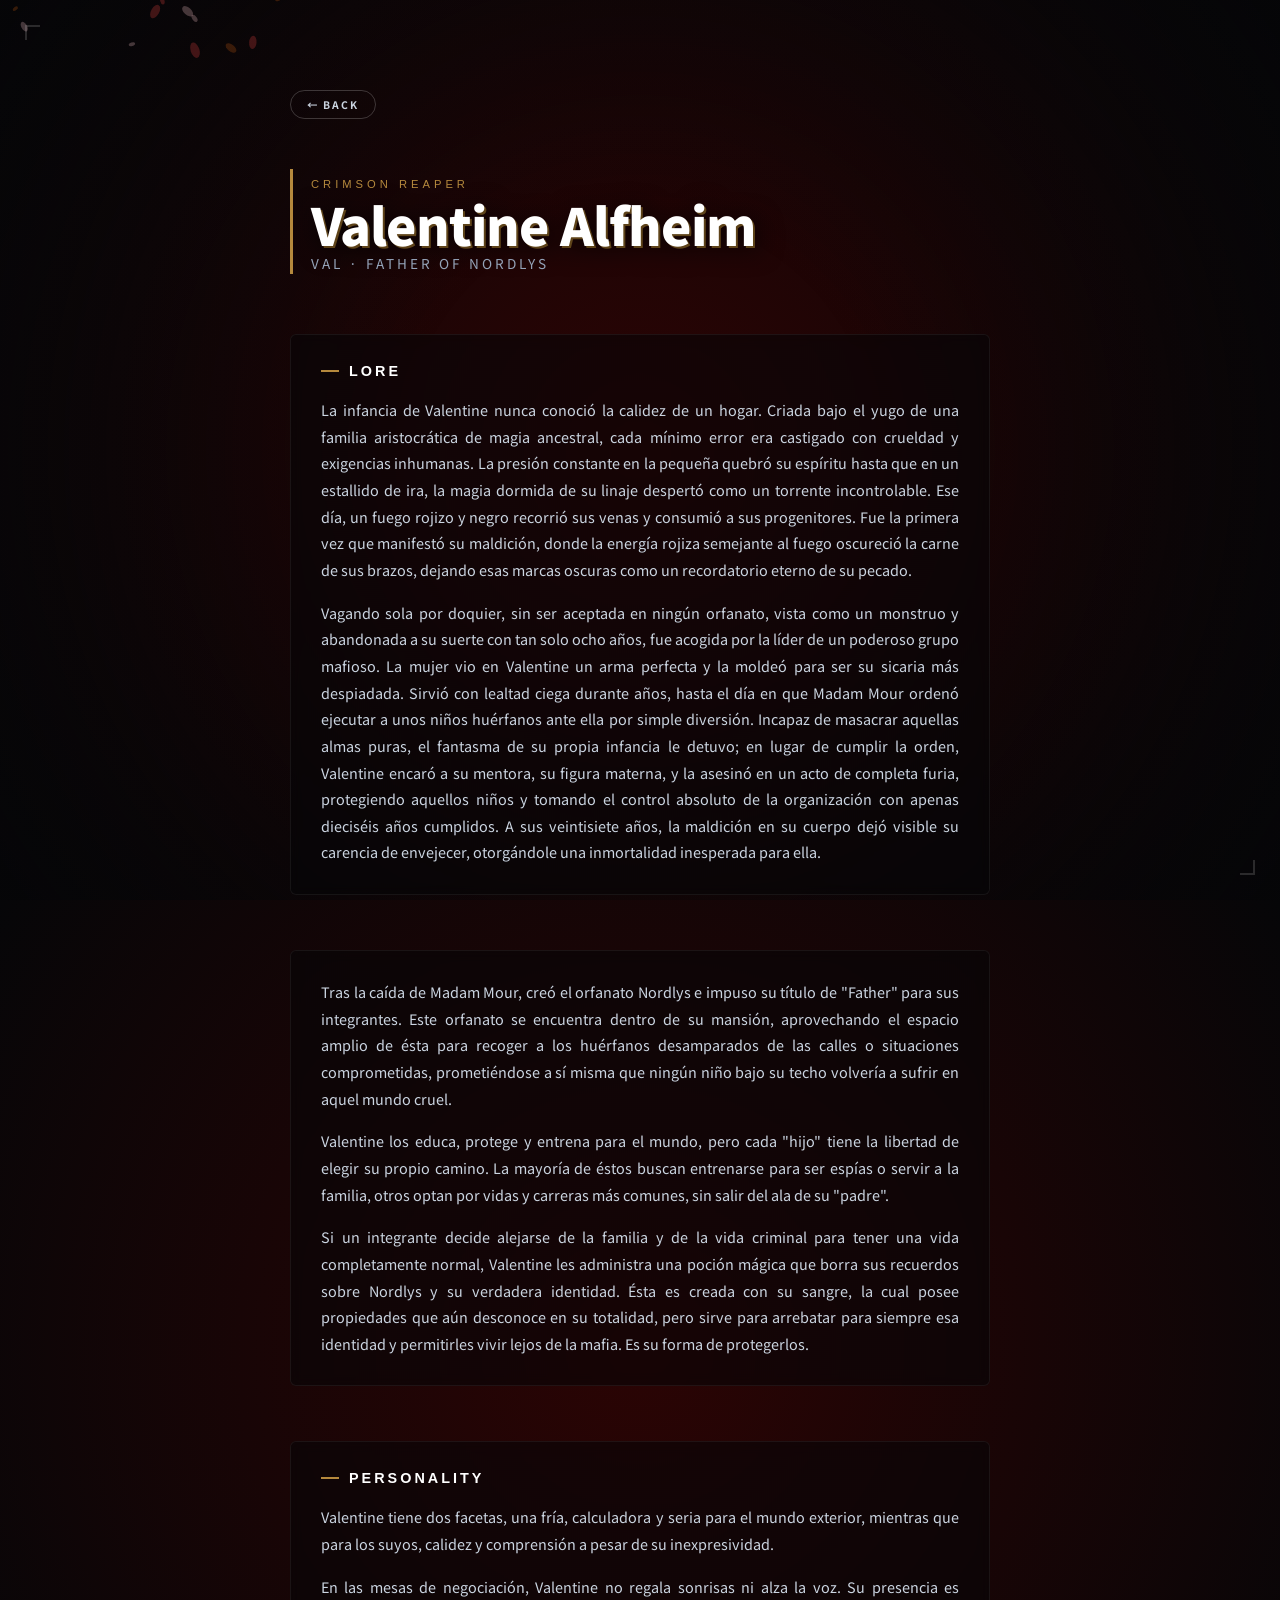
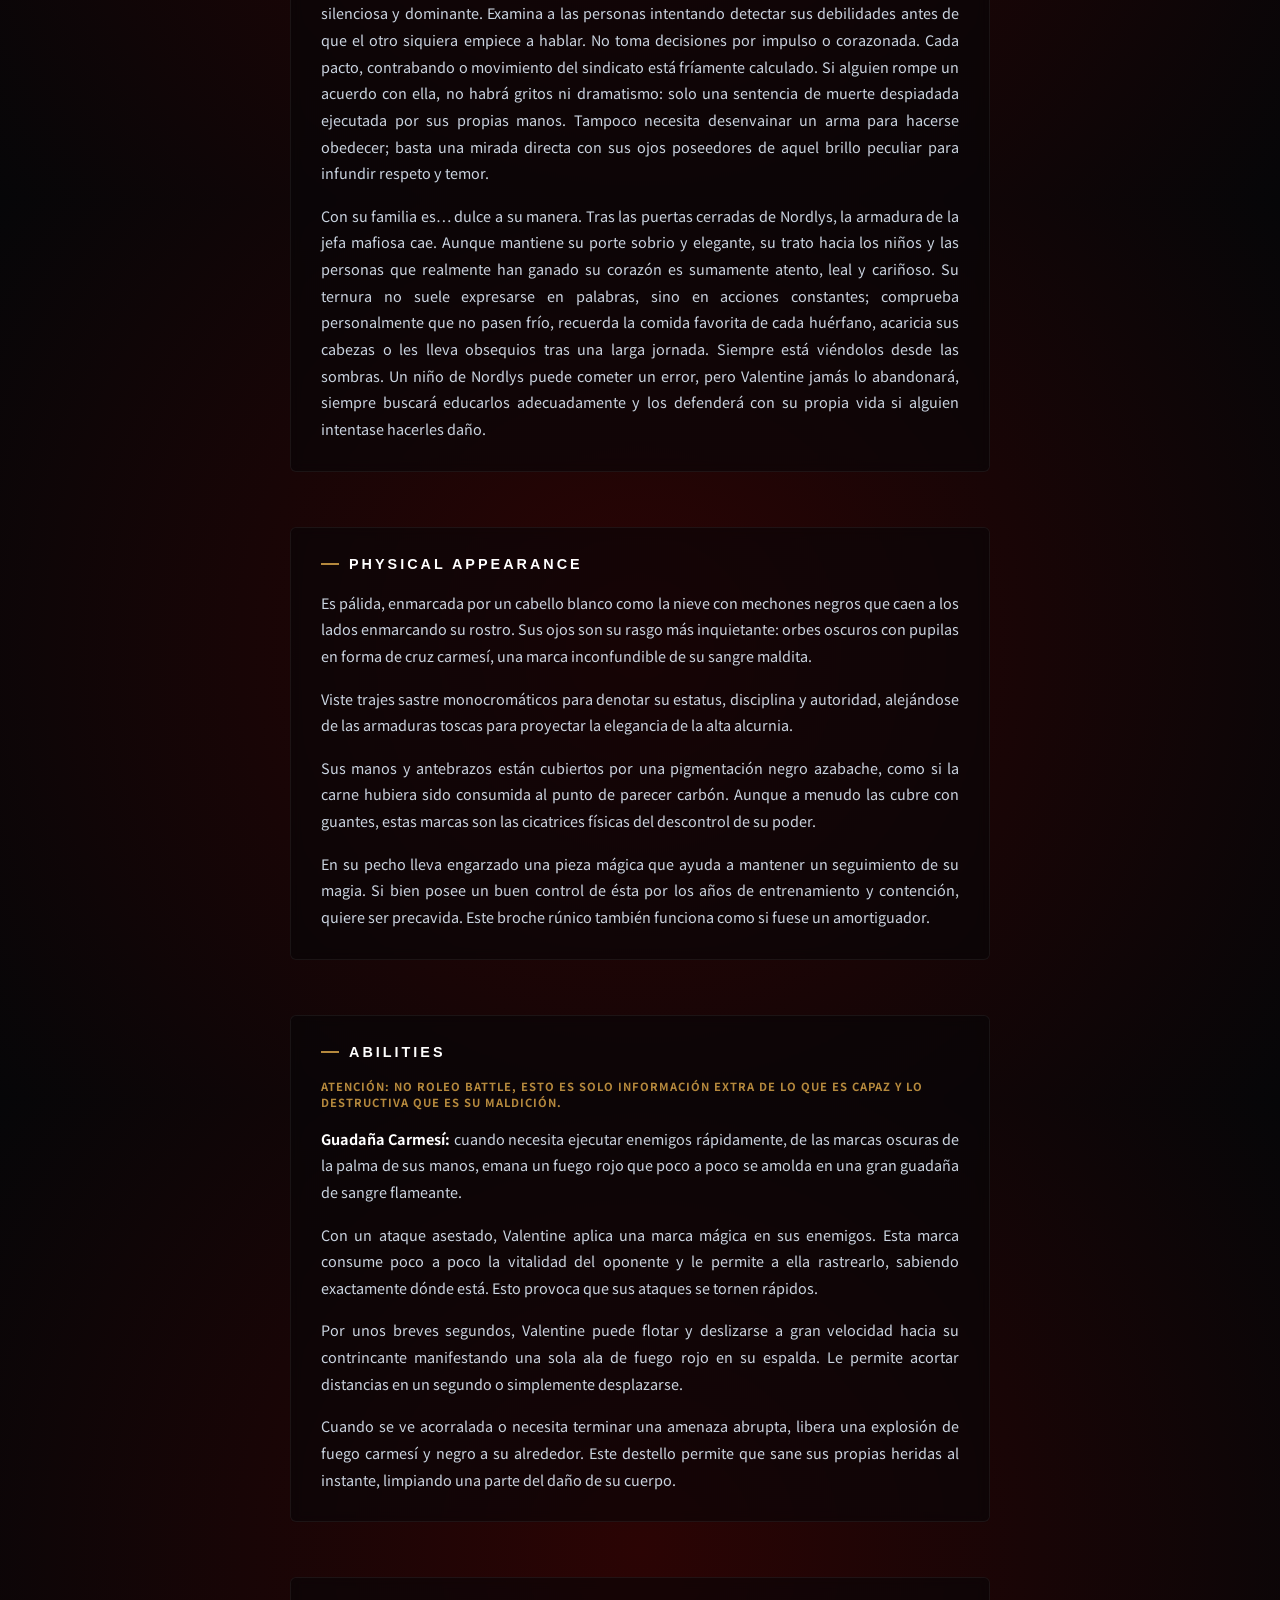
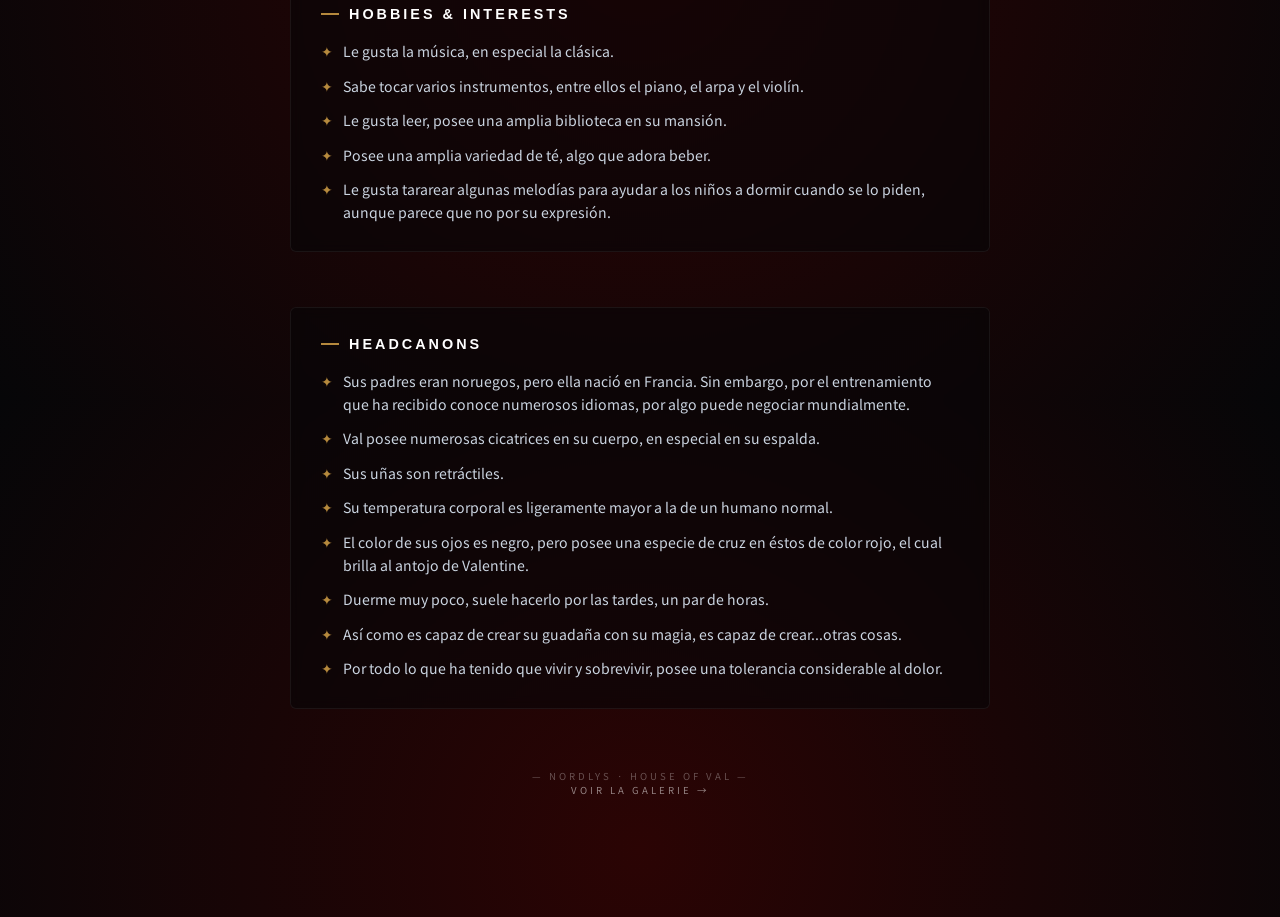
==== article.html @ 7eff20b8 "Add files via upload" ====
<!DOCTYPE html>
<html lang="fr">

<head>
  <meta charset="UTF-8">
  <meta name="viewport" content="width=device-width, initial-scale=1.0">
  <title>Valentine Alfheim - Character Info</title>
  <link href="https://fonts.googleapis.com/css2?family=Noto+Sans+JP:wght@400;500;700;900&family=Syncopate:wght@700&display=swap" rel="stylesheet">
  <style>
    * {
      margin: 0;
      padding: 0;
      box-sizing: border-box;
    }

    html, body {
      height: 100%;
    }

    body {
      background: #060608;
      background-image: radial-gradient(circle at center, #2b0404 0%, #060608 100%);
      font-family: 'Noto Sans JP', sans-serif;
      color: #e2e8f0;
      position: relative;
    }

    /* --- CAPA DE FONDO FIJA (imagen, viñeta, puntos, pétalos) --- */
    .bg-fixed {
      position: fixed;
      top: 0;
      left: 0;
      width: 100vw;
      height: 100vh;
      z-index: 0;
      overflow: hidden;
      /* REEMPLAZAR: pon aquí una imagen de fondo propia */
      background-image: url('img/arle1.jpg');
      background-size: cover;
      background-position: center;
    }

    .bg-fixed::after {
      content: '';
      position: absolute;
      top: 0;
      left: 0;
      width: 100%;
      height: 100%;
      background: radial-gradient(circle, transparent 30%, rgba(6, 6, 8, 0.92) 100%);
      z-index: 2;
      pointer-events: none;
    }

    .canvas-dot-overlay {
      position: absolute;
      top: 0;
      left: 0;
      width: 100%;
      height: 100%;
      background-image: radial-gradient(rgba(255, 255, 255, 0.04) 15%, transparent 16%);
      background-size: 6px 6px;
      z-index: 1;
      pointer-events: none;
    }

    #petals-canvas {
      position: absolute;
      top: 0;
      left: 0;
      width: 100%;
      height: 100%;
      z-index: 3;
      pointer-events: none;
    }

    .ui-corner-bracket {
      position: fixed;
      width: 15px;
      height: 15px;
      border: 2px solid rgba(255, 255, 255, 0.15);
      z-index: 30;
      pointer-events: none;
    }

    .top-left {
      top: 25px;
      left: 25px;
      border-right: none;
      border-bottom: none;
    }

    .bottom-right {
      bottom: 25px;
      right: 25px;
      border-left: none;
      border-top: none;
    }

    /* --- CONTENIDO SCROLLEABLE --- */
    .content-wrap {
      position: relative;
      z-index: 10;
      max-width: 760px;
      margin: 0 auto;
      padding: 90px 30px 120px;
    }

    .back-link {
      display: inline-flex;
      align-items: center;
      gap: 8px;
      color: #cbd5e1;
      text-decoration: none;
      font-size: 0.65rem;
      font-weight: 700;
      letter-spacing: 2px;
      text-transform: uppercase;
      border: 1px solid rgba(255, 255, 255, 0.2);
      padding: 6px 16px;
      border-radius: 20px;
      transition: all 0.25s ease;
      margin-bottom: 50px;
    }

    .back-link:hover {
      background: #ffffff;
      color: #060608;
    }

    .char-header {
      margin-bottom: 60px;
      border-left: 3px solid #b5893d;
      padding-left: 18px;
    }

    .char-eyebrow {
      font-family: 'Syncopate', sans-serif;
      font-size: 0.7rem;
      letter-spacing: 4px;
      color: #b5893d;
      text-transform: uppercase;
    }

    .char-name {
      font-size: 3.2rem;
      font-weight: 900;
      color: #ffffff;
      line-height: 1;
      letter-spacing: -1px;
      margin-top: 6px;
      text-shadow: 2px 2px 0px #5e4319, 4px 4px 25px rgba(0, 0, 0, 0.9);
    }

    .char-subname {
      font-size: 0.85rem;
      color: #94a3b8;
      letter-spacing: 3px;
      margin-top: 8px;
      text-transform: uppercase;
    }

    section.block {
      margin-bottom: 55px;
      background: rgba(6, 6, 8, 0.55);
      border: 1px solid rgba(255, 255, 255, 0.06);
      border-radius: 6px;
      padding: 28px 30px;
      backdrop-filter: blur(6px);
      -webkit-backdrop-filter: blur(6px);
    }

    h2.section-title {
      font-family: 'Syncopate', sans-serif;
      font-size: 0.9rem;
      letter-spacing: 3px;
      color: #ffffff;
      text-transform: uppercase;
      margin-bottom: 18px;
      display: flex;
      align-items: center;
      gap: 10px;
    }

    h2.section-title::before {
      content: '';
      width: 18px;
      height: 2px;
      background: #b5893d;
      display: inline-block;
    }

    p.lore-text {
      font-size: 0.9rem;
      line-height: 1.85;
      color: #cbd5e1;
      margin-bottom: 16px;
      text-align: justify;
    }

    p.lore-text:last-child {
      margin-bottom: 0;
    }

    .ability-name {
      color: #ffffff;
      font-weight: 700;
    }

    .roleplay-note {
      font-size: 0.7rem;
      letter-spacing: 1px;
      color: #b5893d;
      text-transform: uppercase;
      margin-bottom: 16px;
      font-weight: 700;
    }

    ul.tag-list {
      list-style: none;
      display: flex;
      flex-direction: column;
      gap: 12px;
    }

    ul.tag-list li {
      font-size: 0.88rem;
      color: #cbd5e1;
      display: flex;
      gap: 10px;
      line-height: 1.6;
    }

    ul.tag-list li::before {
      content: '✦';
      color: #b5893d;
      flex-shrink: 0;
    }

    .footer-stamp {
      text-align: center;
      margin-top: 60px;
      font-size: 0.6rem;
      letter-spacing: 3px;
      color: rgba(255, 255, 255, 0.3);
      text-transform: uppercase;
    }

    @media (max-width: 640px) {
      .char-name {
        font-size: 2.2rem;
      }
      section.block {
        padding: 22px 18px;
      }
    }
  </style>
</head>

<body>

  <div class="bg-fixed" id="main-canvas">
    <div class="canvas-dot-overlay"></div>
    <canvas id="petals-canvas"></canvas>
  </div>

  <div class="ui-corner-bracket top-left"></div>
  <div class="ui-corner-bracket bottom-right"></div>

  <div class="content-wrap">

    <a href="index.html" class="back-link">← Back</a>

    <header class="char-header">
      <span class="char-eyebrow">Crimson Reaper</span>
      <h1 class="char-name">Valentine Alfheim</h1>
      <span class="char-subname">Val · Father of Nordlys</span>
    </header>

    <section class="block">
      <h2 class="section-title">Lore</h2>
      <p class="lore-text">La infancia de Valentine nunca conoció la calidez de un hogar. Criada bajo el yugo de una familia aristocrática de magia ancestral, cada mínimo error era castigado con crueldad y exigencias inhumanas. La presión constante en la pequeña quebró su espíritu hasta que en un estallido de ira, la magia dormida de su linaje despertó como un torrente incontrolable. Ese día, un fuego rojizo y negro recorrió sus venas y consumió a sus progenitores. Fue la primera vez que manifestó su maldición, donde la energía rojiza semejante al fuego oscureció la carne de sus brazos, dejando esas marcas oscuras como un recordatorio eterno de su pecado.</p>
      <p class="lore-text">Vagando sola por doquier, sin ser aceptada en ningún orfanato, vista como un monstruo y abandonada a su suerte con tan solo ocho años, fue acogida por la líder de un poderoso grupo mafioso. La mujer vio en Valentine un arma perfecta y la moldeó para ser su sicaria más despiadada. Sirvió con lealtad ciega durante años, hasta el día en que Madam Mour ordenó ejecutar a unos niños huérfanos ante ella por simple diversión. Incapaz de masacrar aquellas almas puras, el fantasma de su propia infancia le detuvo; en lugar de cumplir la orden, Valentine encaró a su mentora, su figura materna, y la asesinó en un acto de completa furia, protegiendo aquellos niños y tomando el control absoluto de la organización con apenas dieciséis años cumplidos. A sus veintisiete años, la maldición en su cuerpo dejó visible su carencia de envejecer, otorgándole una inmortalidad inesperada para ella.</p>
    </section>

    <section class="block">
      <p class="lore-text">Tras la caída de Madam Mour, creó el orfanato Nordlys e impuso su título de "Father" para sus integrantes. Este orfanato se encuentra dentro de su mansión, aprovechando el espacio amplio de ésta para recoger a los huérfanos desamparados de las calles o situaciones comprometidas, prometiéndose a sí misma que ningún niño bajo su techo volvería a sufrir en aquel mundo cruel.</p>
      <p class="lore-text">Valentine los educa, protege y entrena para el mundo, pero cada "hijo" tiene la libertad de elegir su propio camino. La mayoría de éstos buscan entrenarse para ser espías o servir a la familia, otros optan por vidas y carreras más comunes, sin salir del ala de su "padre".</p>
      <p class="lore-text">Si un integrante decide alejarse de la familia y de la vida criminal para tener una vida completamente normal, Valentine les administra una poción mágica que borra sus recuerdos sobre Nordlys y su verdadera identidad. Ésta es creada con su sangre, la cual posee propiedades que aún desconoce en su totalidad, pero sirve para arrebatar para siempre esa identidad y permitirles vivir lejos de la mafia. Es su forma de protegerlos.</p>
    </section>

    <section class="block">
      <h2 class="section-title">Personality</h2>
      <p class="lore-text">Valentine tiene dos facetas, una fría, calculadora y seria para el mundo exterior, mientras que para los suyos, calidez y comprensión a pesar de su inexpresividad.</p>
      <p class="lore-text">En las mesas de negociación, Valentine no regala sonrisas ni alza la voz. Su presencia es silenciosa y dominante. Examina a las personas intentando detectar sus debilidades antes de que el otro siquiera empiece a hablar. No toma decisiones por impulso o corazonada. Cada pacto, contrabando o movimiento del sindicato está fríamente calculado. Si alguien rompe un acuerdo con ella, no habrá gritos ni dramatismo: solo una sentencia de muerte despiadada ejecutada por sus propias manos. Tampoco necesita desenvainar un arma para hacerse obedecer; basta una mirada directa con sus ojos poseedores de aquel brillo peculiar para infundir respeto y temor.</p>
      <p class="lore-text">Con su familia es… dulce a su manera. Tras las puertas cerradas de Nordlys, la armadura de la jefa mafiosa cae. Aunque mantiene su porte sobrio y elegante, su trato hacia los niños y las personas que realmente han ganado su corazón es sumamente atento, leal y cariñoso. Su ternura no suele expresarse en palabras, sino en acciones constantes; comprueba personalmente que no pasen frío, recuerda la comida favorita de cada huérfano, acaricia sus cabezas o les lleva obsequios tras una larga jornada. Siempre está viéndolos desde las sombras. Un niño de Nordlys puede cometer un error, pero Valentine jamás lo abandonará, siempre buscará educarlos adecuadamente y los defenderá con su propia vida si alguien intentase hacerles daño.</p>
    </section>

    <section class="block">
      <h2 class="section-title">Physical Appearance</h2>
      <p class="lore-text">Es pálida, enmarcada por un cabello blanco como la nieve con mechones negros que caen a los lados enmarcando su rostro. Sus ojos son su rasgo más inquietante: orbes oscuros con pupilas en forma de cruz carmesí, una marca inconfundible de su sangre maldita.</p>
      <p class="lore-text">Viste trajes sastre monocromáticos para denotar su estatus, disciplina y autoridad, alejándose de las armaduras toscas para proyectar la elegancia de la alta alcurnia.</p>
      <p class="lore-text">Sus manos y antebrazos están cubiertos por una pigmentación negro azabache, como si la carne hubiera sido consumida al punto de parecer carbón. Aunque a menudo las cubre con guantes, estas marcas son las cicatrices físicas del descontrol de su poder.</p>
      <p class="lore-text">En su pecho lleva engarzado una pieza mágica que ayuda a mantener un seguimiento de su magia. Si bien posee un buen control de ésta por los años de entrenamiento y contención, quiere ser precavida. Este broche rúnico también funciona como si fuese un amortiguador.</p>
    </section>

    <section class="block">
      <h2 class="section-title">Abilities</h2>
      <p class="roleplay-note">Atención: no roleo battle, esto es solo información extra de lo que es capaz y lo destructiva que es su maldición.</p>
      <p class="lore-text"><span class="ability-name">Guadaña Carmesí:</span> cuando necesita ejecutar enemigos rápidamente, de las marcas oscuras de la palma de sus manos, emana un fuego rojo que poco a poco se amolda en una gran guadaña de sangre flameante.</p>
      <p class="lore-text">Con un ataque asestado, Valentine aplica una marca mágica en sus enemigos. Esta marca consume poco a poco la vitalidad del oponente y le permite a ella rastrearlo, sabiendo exactamente dónde está. Esto provoca que sus ataques se tornen rápidos.</p>
      <p class="lore-text">Por unos breves segundos, Valentine puede flotar y deslizarse a gran velocidad hacia su contrincante manifestando una sola ala de fuego rojo en su espalda. Le permite acortar distancias en un segundo o simplemente desplazarse.</p>
      <p class="lore-text">Cuando se ve acorralada o necesita terminar una amenaza abrupta, libera una explosión de fuego carmesí y negro a su alrededor. Este destello permite que sane sus propias heridas al instante, limpiando una parte del daño de su cuerpo.</p>
    </section>

    <section class="block">
      <h2 class="section-title">Hobbies &amp; Interests</h2>
      <ul class="tag-list">
        <li>Le gusta la música, en especial la clásica.</li>
        <li>Sabe tocar varios instrumentos, entre ellos el piano, el arpa y el violín.</li>
        <li>Le gusta leer, posee una amplia biblioteca en su mansión.</li>
        <li>Posee una amplia variedad de té, algo que adora beber.</li>
        <li>Le gusta tararear algunas melodías para ayudar a los niños a dormir cuando se lo piden, aunque parece que no por su expresión.</li>
      </ul>
    </section>

    <section class="block">
      <h2 class="section-title">Headcanons</h2>
      <ul class="tag-list">
        <li>Sus padres eran noruegos, pero ella nació en Francia. Sin embargo, por el entrenamiento que ha recibido conoce numerosos idiomas, por algo puede negociar mundialmente.</li>
        <li>Val posee numerosas cicatrices en su cuerpo, en especial en su espalda.</li>
        <li>Sus uñas son retráctiles.</li>
        <li>Su temperatura corporal es ligeramente mayor a la de un humano normal.</li>
        <li>El color de sus ojos es negro, pero posee una especie de cruz en éstos de color rojo, el cual brilla al antojo de Valentine.</li>
        <li>Duerme muy poco, suele hacerlo por las tardes, un par de horas.</li>
        <li>Así como es capaz de crear su guadaña con su magia, es capaz de crear...otras cosas.</li>
        <li>Por todo lo que ha tenido que vivir y sobrevivir, posee una tolerancia considerable al dolor.</li>
      </ul>
    </section>

    <p class="footer-stamp"> — Nordlys · House of Val — <br><a href="gallery.html" style="color: rgba(255,255,255,0.5); text-decoration: none;">Voir la Galerie →</a>
</p>

  </div>

  <script>
    // --- pétalos ---
    const mainCanvas = document.getElementById('main-canvas');
    const petalCanvas = document.getElementById('petals-canvas');
    const ctx = petalCanvas.getContext('2d');

    function resizeCanvas() {
      petalCanvas.width = window.innerWidth;
      petalCanvas.height = window.innerHeight;
    }
    window.addEventListener('resize', resizeCanvas);
    setTimeout(resizeCanvas, 100);

    const petalsArray = [];
    const maxPetals = 30;

    class Petal {
      constructor() {
        this.x = Math.random() * petalCanvas.width;
        this.y = Math.random() * -petalCanvas.height;
        this.size = Math.random() * 5 + 3;
        this.speedY = Math.random() * 0.7 + 0.3;
        this.speedX = Math.random() * 0.4 - 0.2;
        this.angle = Math.random() * 360;
        this.spin = Math.random() * 0.8 - 0.4;
        const colors = [
          'rgba(239, 68, 68, 0.25)',
          'rgba(249, 115, 22, 0.20)',
          'rgba(254, 205, 211, 0.25)'
        ];
        this.color = colors[Math.floor(Math.random() * colors.length)];
      }
      update() {
        this.y += this.speedY;
        this.x += this.speedX + Math.sin(this.y / 40) * 0.25;
        this.angle += this.spin;
        if (this.y > petalCanvas.height + 10) {
          this.y = -10;
          this.x = Math.random() * petalCanvas.width;
        }
      }
      draw() {
        ctx.save();
        ctx.translate(this.x, this.y);
        ctx.rotate((this.angle * Math.PI) / 180);
        ctx.fillStyle = this.color;
        ctx.beginPath();
        ctx.ellipse(0, 0, this.size, this.size / 1.8, 0, 0, 2 * Math.PI);
        ctx.fill();
        ctx.restore();
      }
    }

    for (let i = 0; i < maxPetals; i++) {
      petalsArray.push(new Petal());
    }

    function animatePetals() {
      ctx.clearRect(0, 0, petalCanvas.width, petalCanvas.height);
      for (let i = 0; i < petalsArray.length; i++) {
        petalsArray[i].update();
        petalsArray[i].draw();
      }
      requestAnimationFrame(animatePetals);
    }
    animatePetals();
  </script>
</body>

</html>
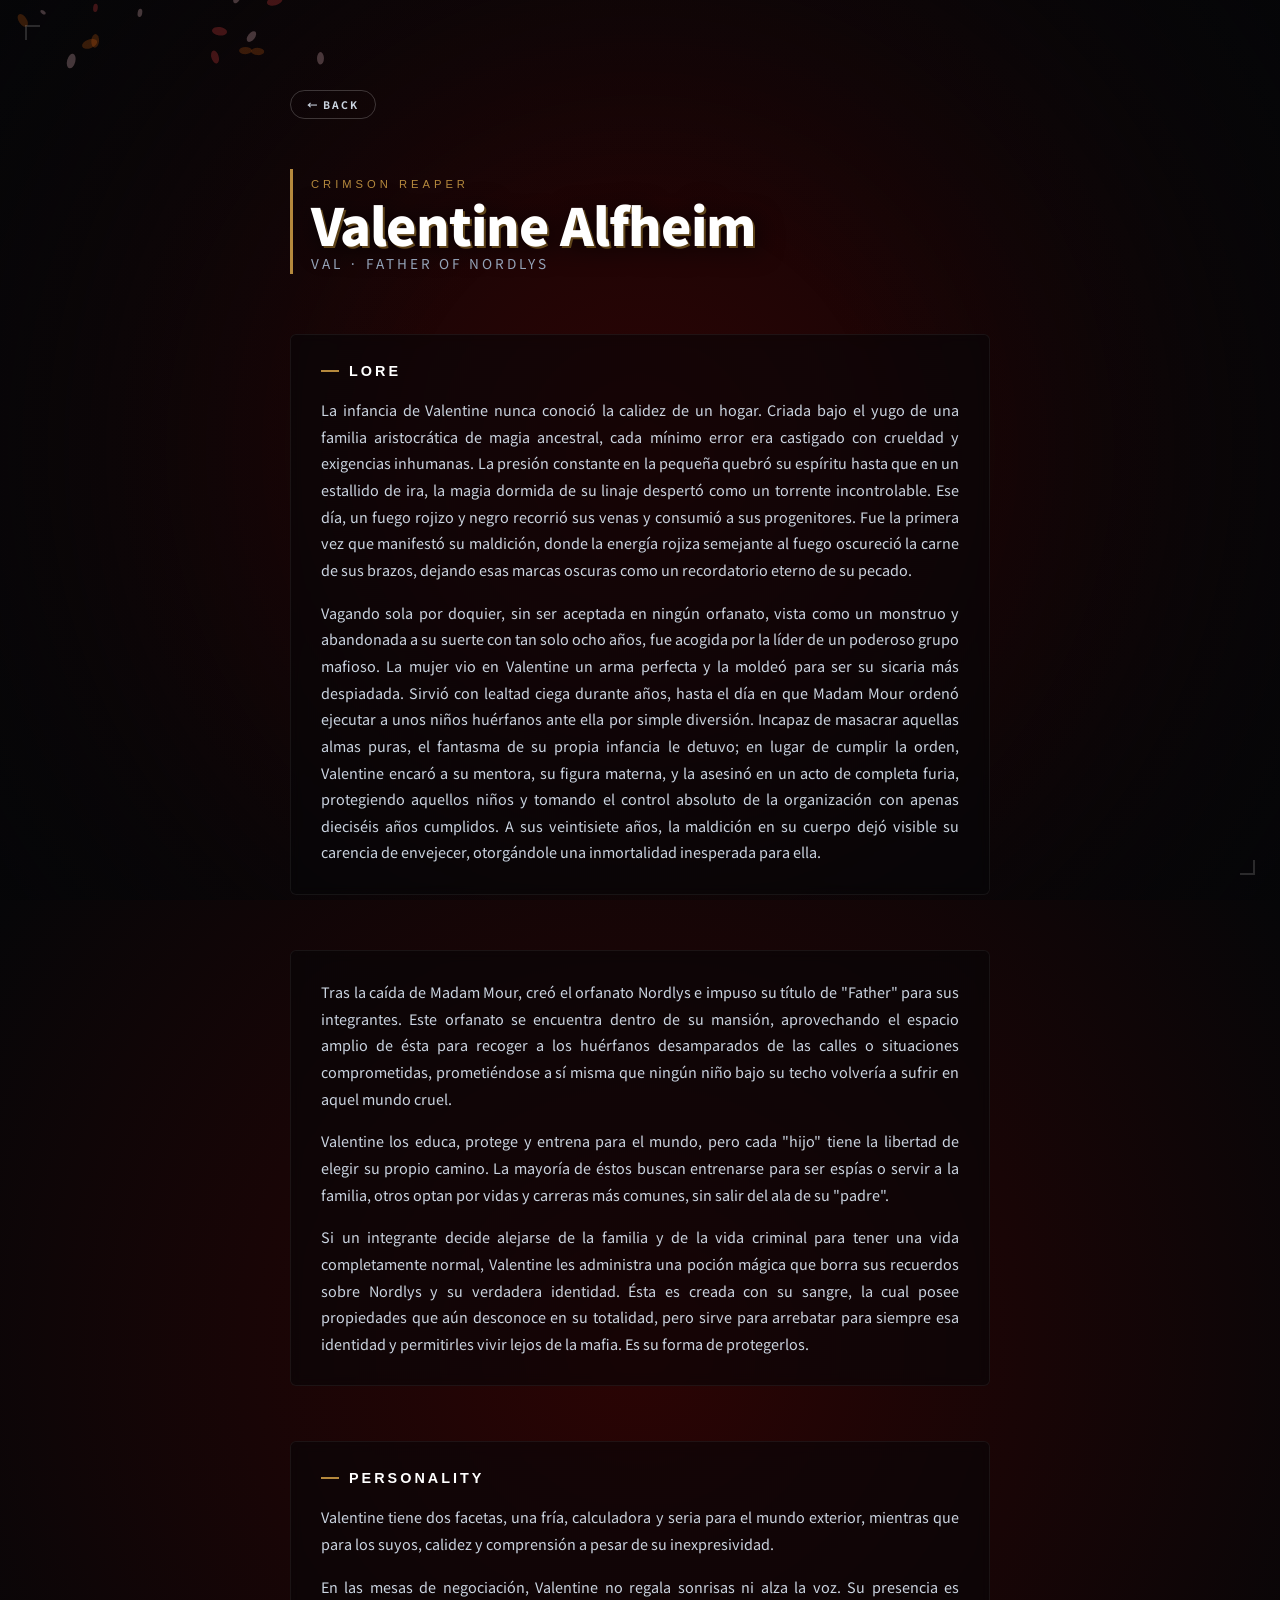
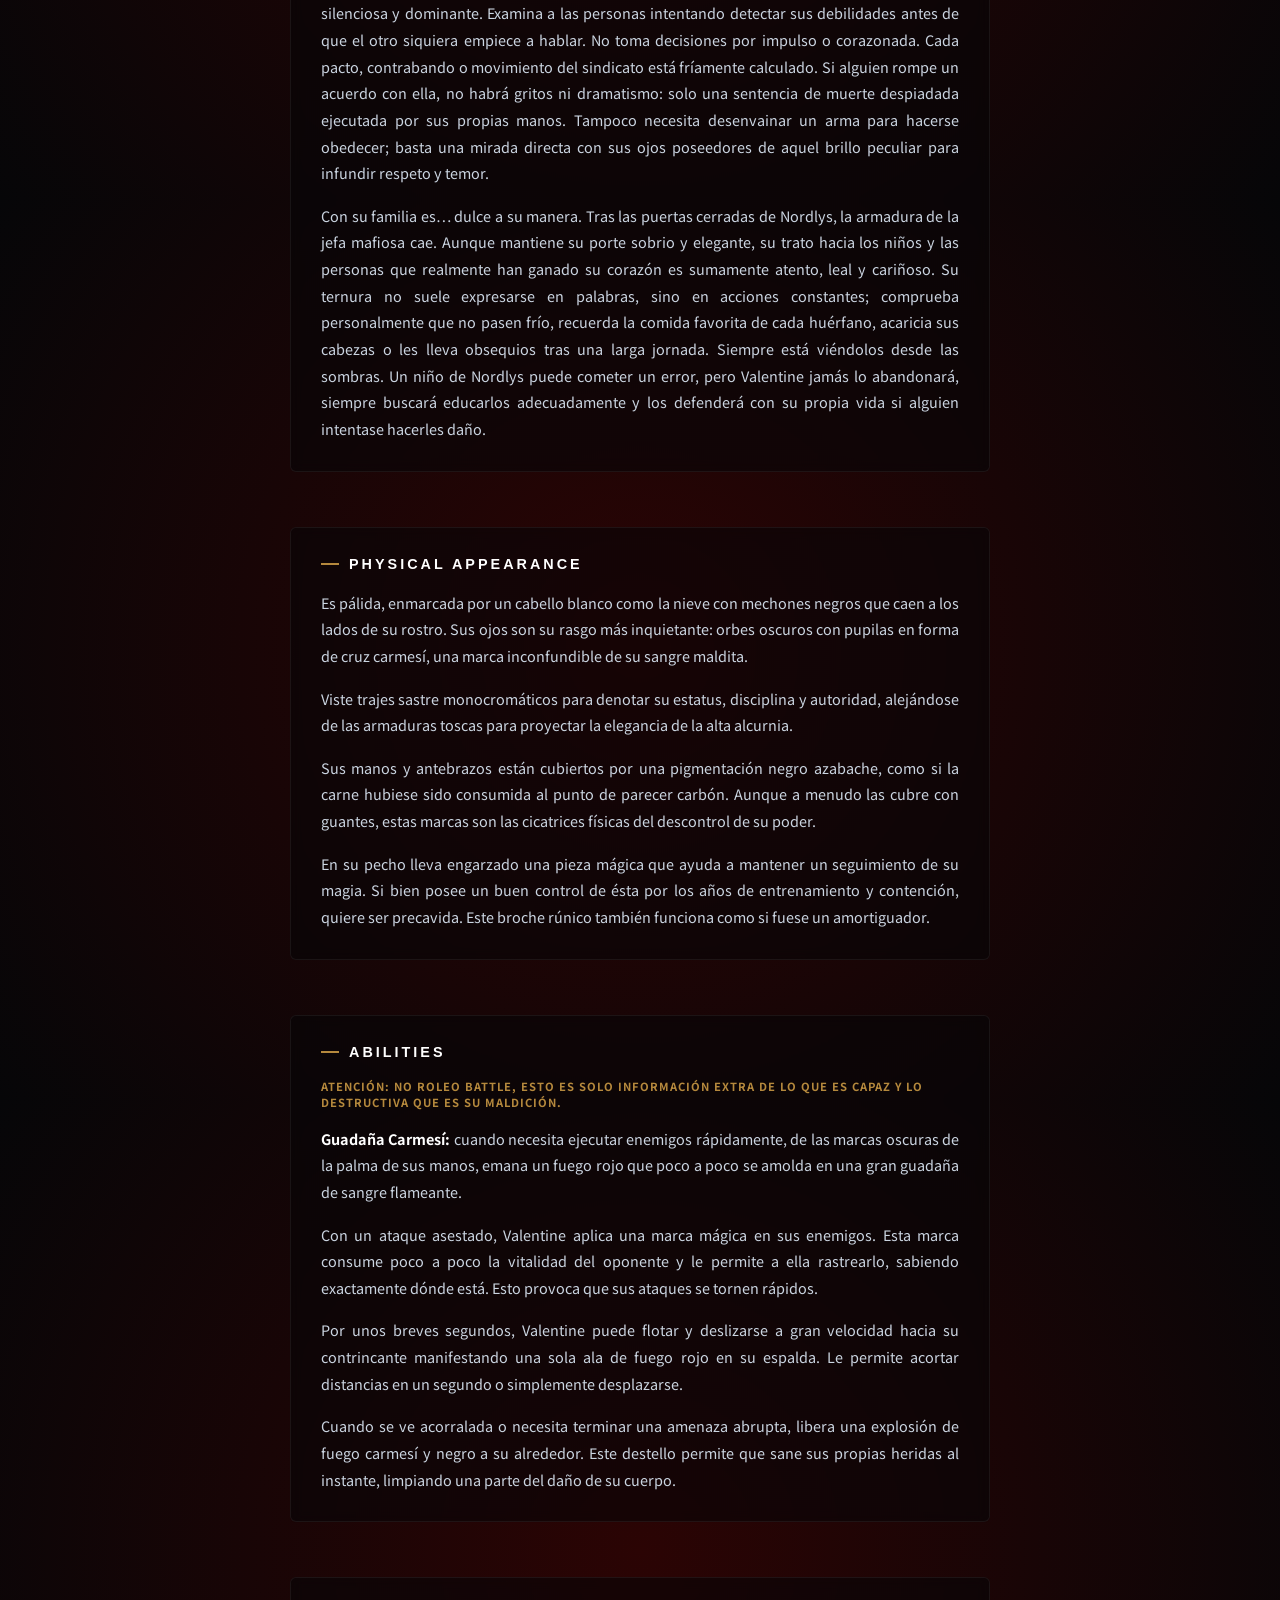
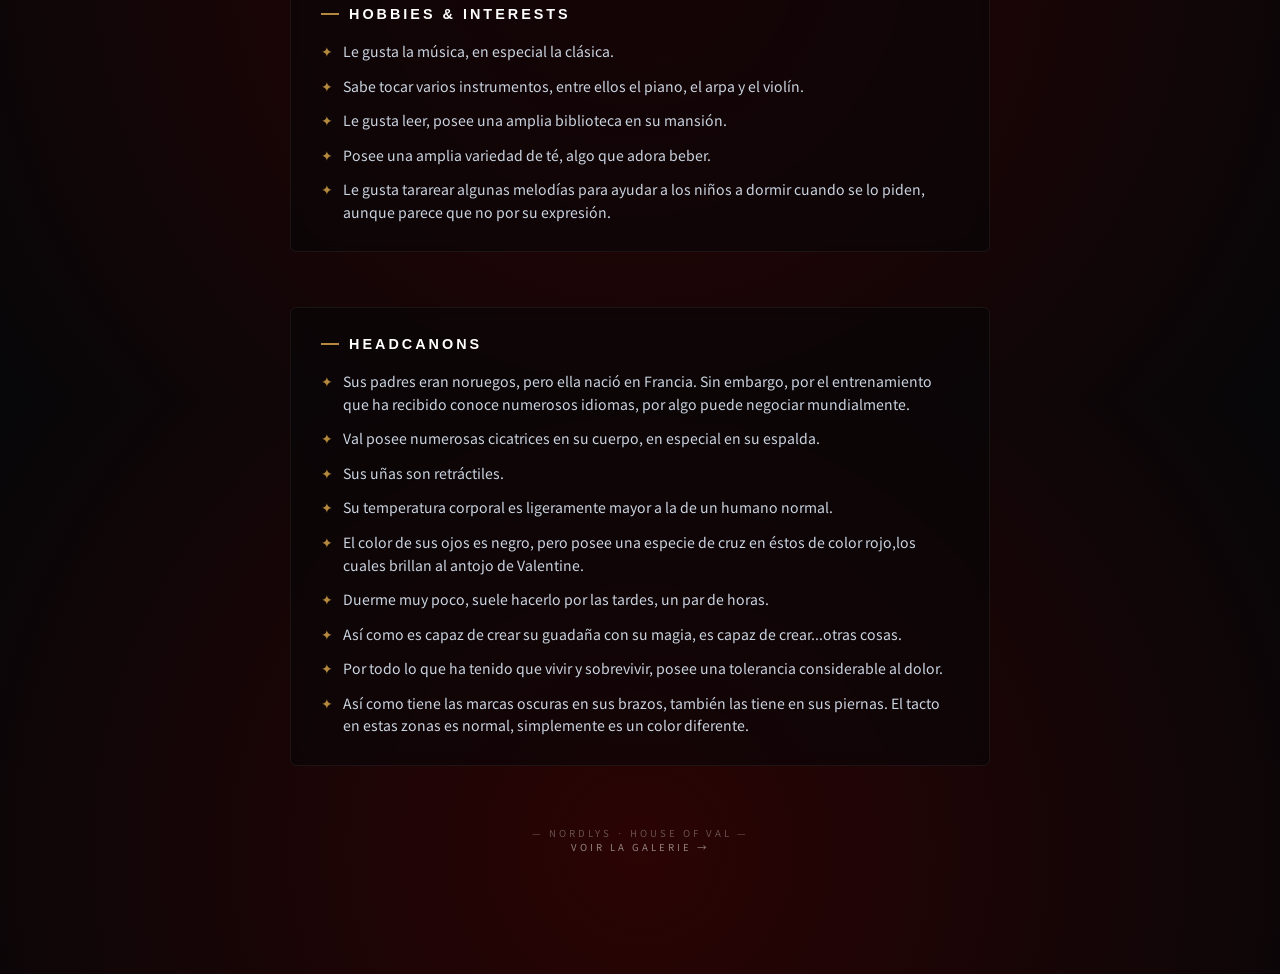
==== commit 42256c57: "Update article.html" ====
--- a/article.html
+++ b/article.html
@@ -298,9 +298,9 @@
 
     <section class="block">
       <h2 class="section-title">Physical Appearance</h2>
-      <p class="lore-text">Es pálida, enmarcada por un cabello blanco como la nieve con mechones negros que caen a los lados enmarcando su rostro. Sus ojos son su rasgo más inquietante: orbes oscuros con pupilas en forma de cruz carmesí, una marca inconfundible de su sangre maldita.</p>
+      <p class="lore-text">Es pálida, enmarcada por un cabello blanco como la nieve con mechones negros que caen a los lados de su rostro. Sus ojos son su rasgo más inquietante: orbes oscuros con pupilas en forma de cruz carmesí, una marca inconfundible de su sangre maldita.</p>
       <p class="lore-text">Viste trajes sastre monocromáticos para denotar su estatus, disciplina y autoridad, alejándose de las armaduras toscas para proyectar la elegancia de la alta alcurnia.</p>
-      <p class="lore-text">Sus manos y antebrazos están cubiertos por una pigmentación negro azabache, como si la carne hubiera sido consumida al punto de parecer carbón. Aunque a menudo las cubre con guantes, estas marcas son las cicatrices físicas del descontrol de su poder.</p>
+      <p class="lore-text">Sus manos y antebrazos están cubiertos por una pigmentación negro azabache, como si la carne hubiese sido consumida al punto de parecer carbón. Aunque a menudo las cubre con guantes, estas marcas son las cicatrices físicas del descontrol de su poder.</p>
       <p class="lore-text">En su pecho lleva engarzado una pieza mágica que ayuda a mantener un seguimiento de su magia. Si bien posee un buen control de ésta por los años de entrenamiento y contención, quiere ser precavida. Este broche rúnico también funciona como si fuese un amortiguador.</p>
     </section>
 
@@ -331,10 +331,11 @@
         <li>Val posee numerosas cicatrices en su cuerpo, en especial en su espalda.</li>
         <li>Sus uñas son retráctiles.</li>
         <li>Su temperatura corporal es ligeramente mayor a la de un humano normal.</li>
-        <li>El color de sus ojos es negro, pero posee una especie de cruz en éstos de color rojo, el cual brilla al antojo de Valentine.</li>
+        <li>El color de sus ojos es negro, pero posee una especie de cruz en éstos de color rojo,los cuales brillan al antojo de Valentine.</li>
         <li>Duerme muy poco, suele hacerlo por las tardes, un par de horas.</li>
         <li>Así como es capaz de crear su guadaña con su magia, es capaz de crear...otras cosas.</li>
         <li>Por todo lo que ha tenido que vivir y sobrevivir, posee una tolerancia considerable al dolor.</li>
+        <li> Así como tiene las marcas oscuras en sus brazos, también las tiene en sus piernas. El tacto en estas zonas es normal, simplemente es un color diferente.</li>
       </ul>
     </section>
 
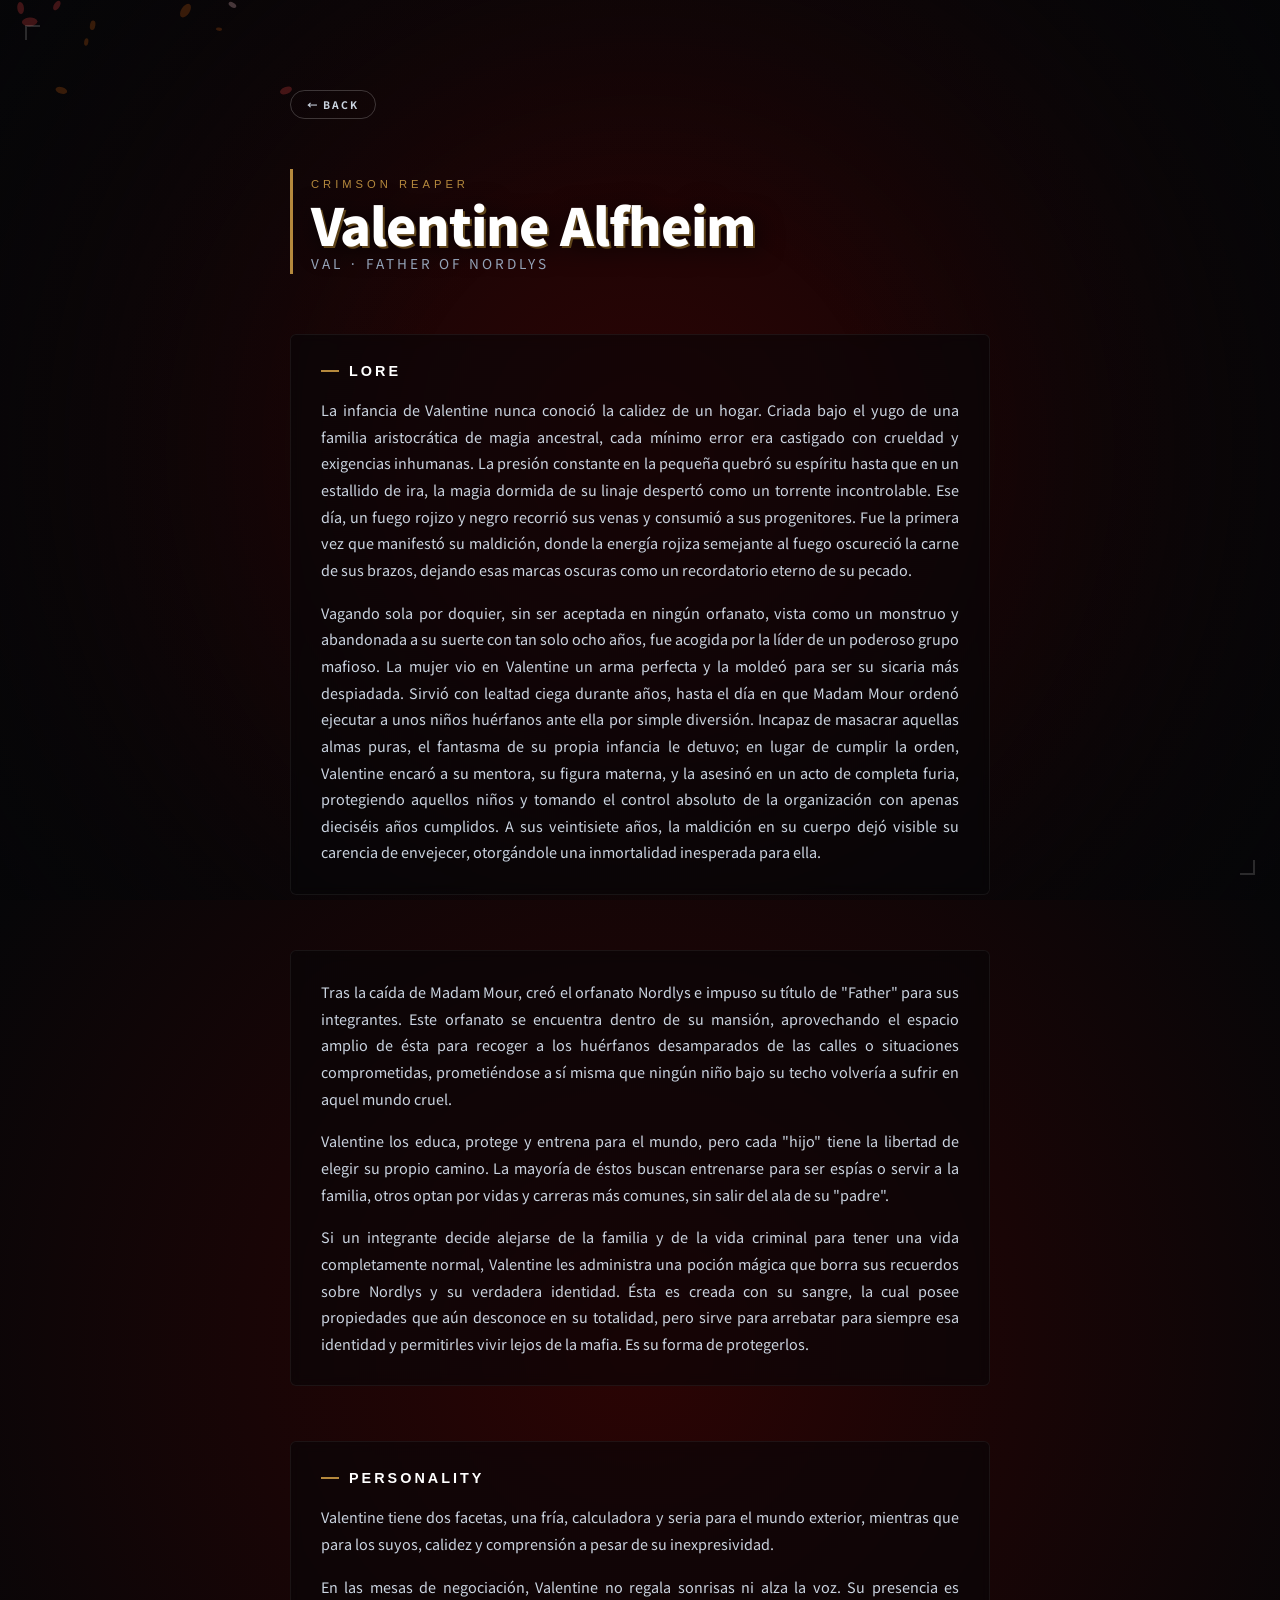
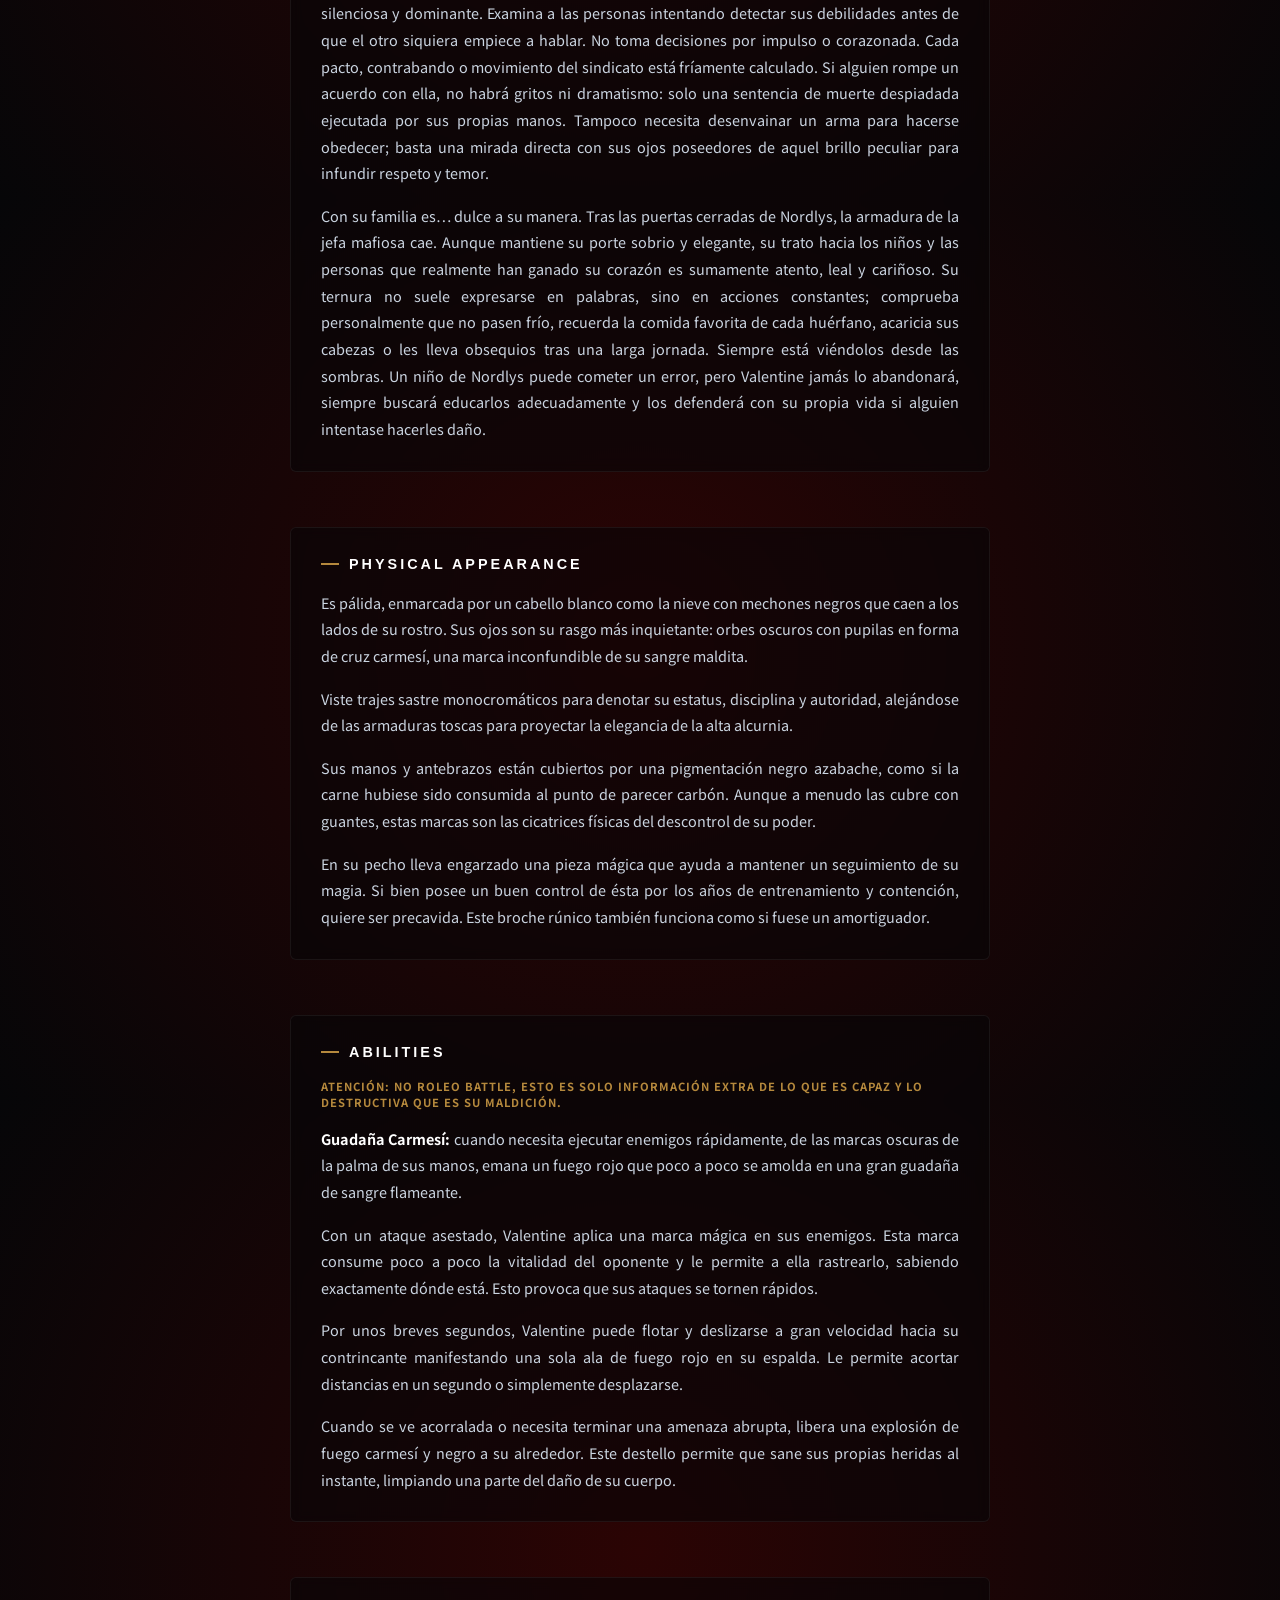
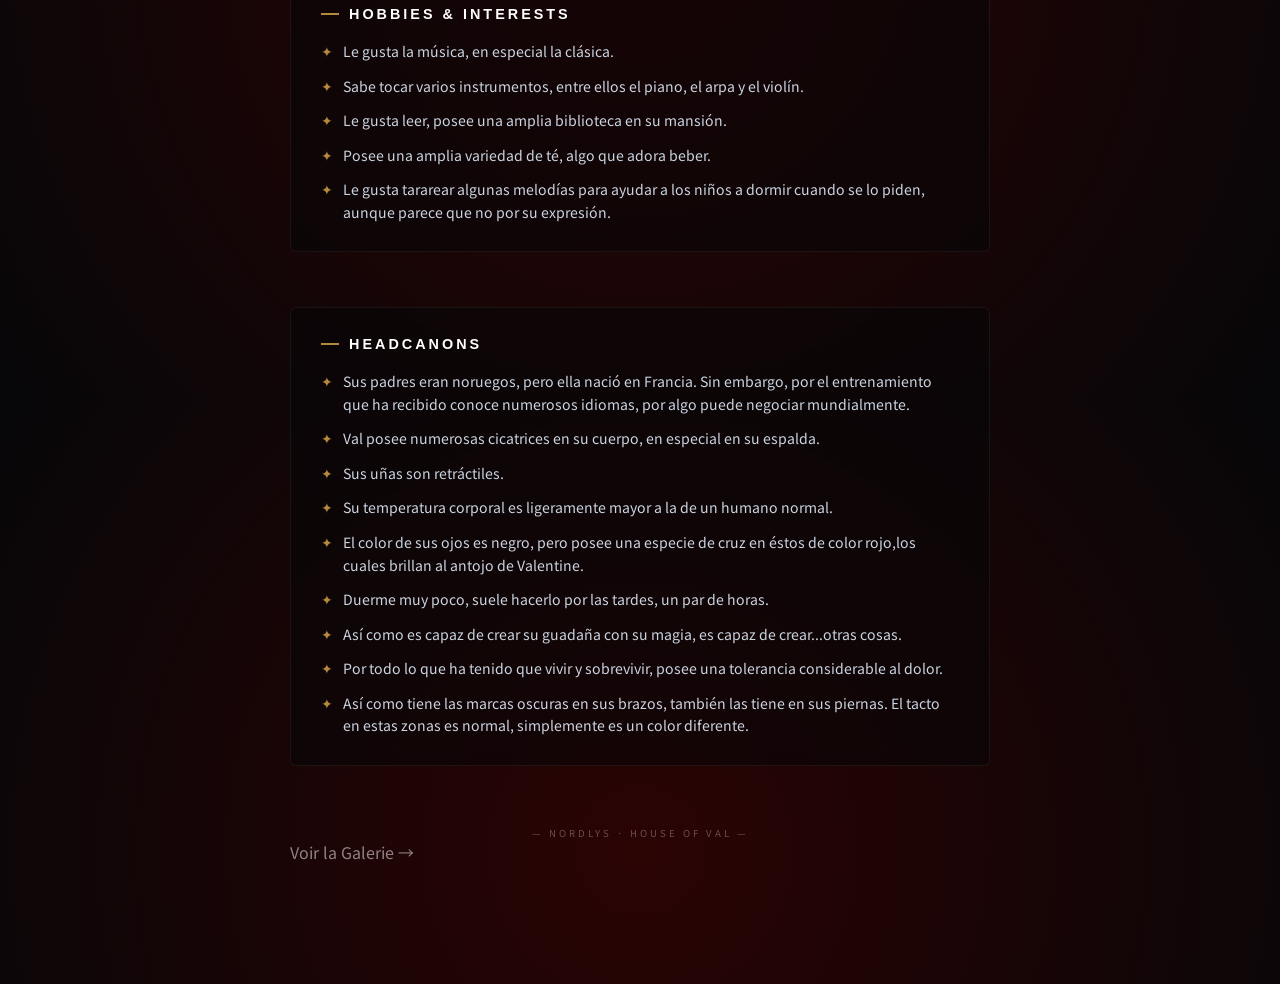
==== commit a924c368: "Update article.html" ====
--- a/article.html
+++ b/article.html
@@ -339,7 +339,8 @@
       </ul>
     </section>
 
-    <p class="footer-stamp"> — Nordlys · House of Val — <br><a href="gallery.html" style="color: rgba(255,255,255,0.5); text-decoration: none;">Voir la Galerie →</a>
+    <p class="footer-stamp"> — Nordlys · House of Val — </p>
+    <p><a href="gallery.html" style="color: rgba(255,255,255,0.5); text-decoration: none;"> Voir la Galerie → </a>
 </p>
 
   </div>
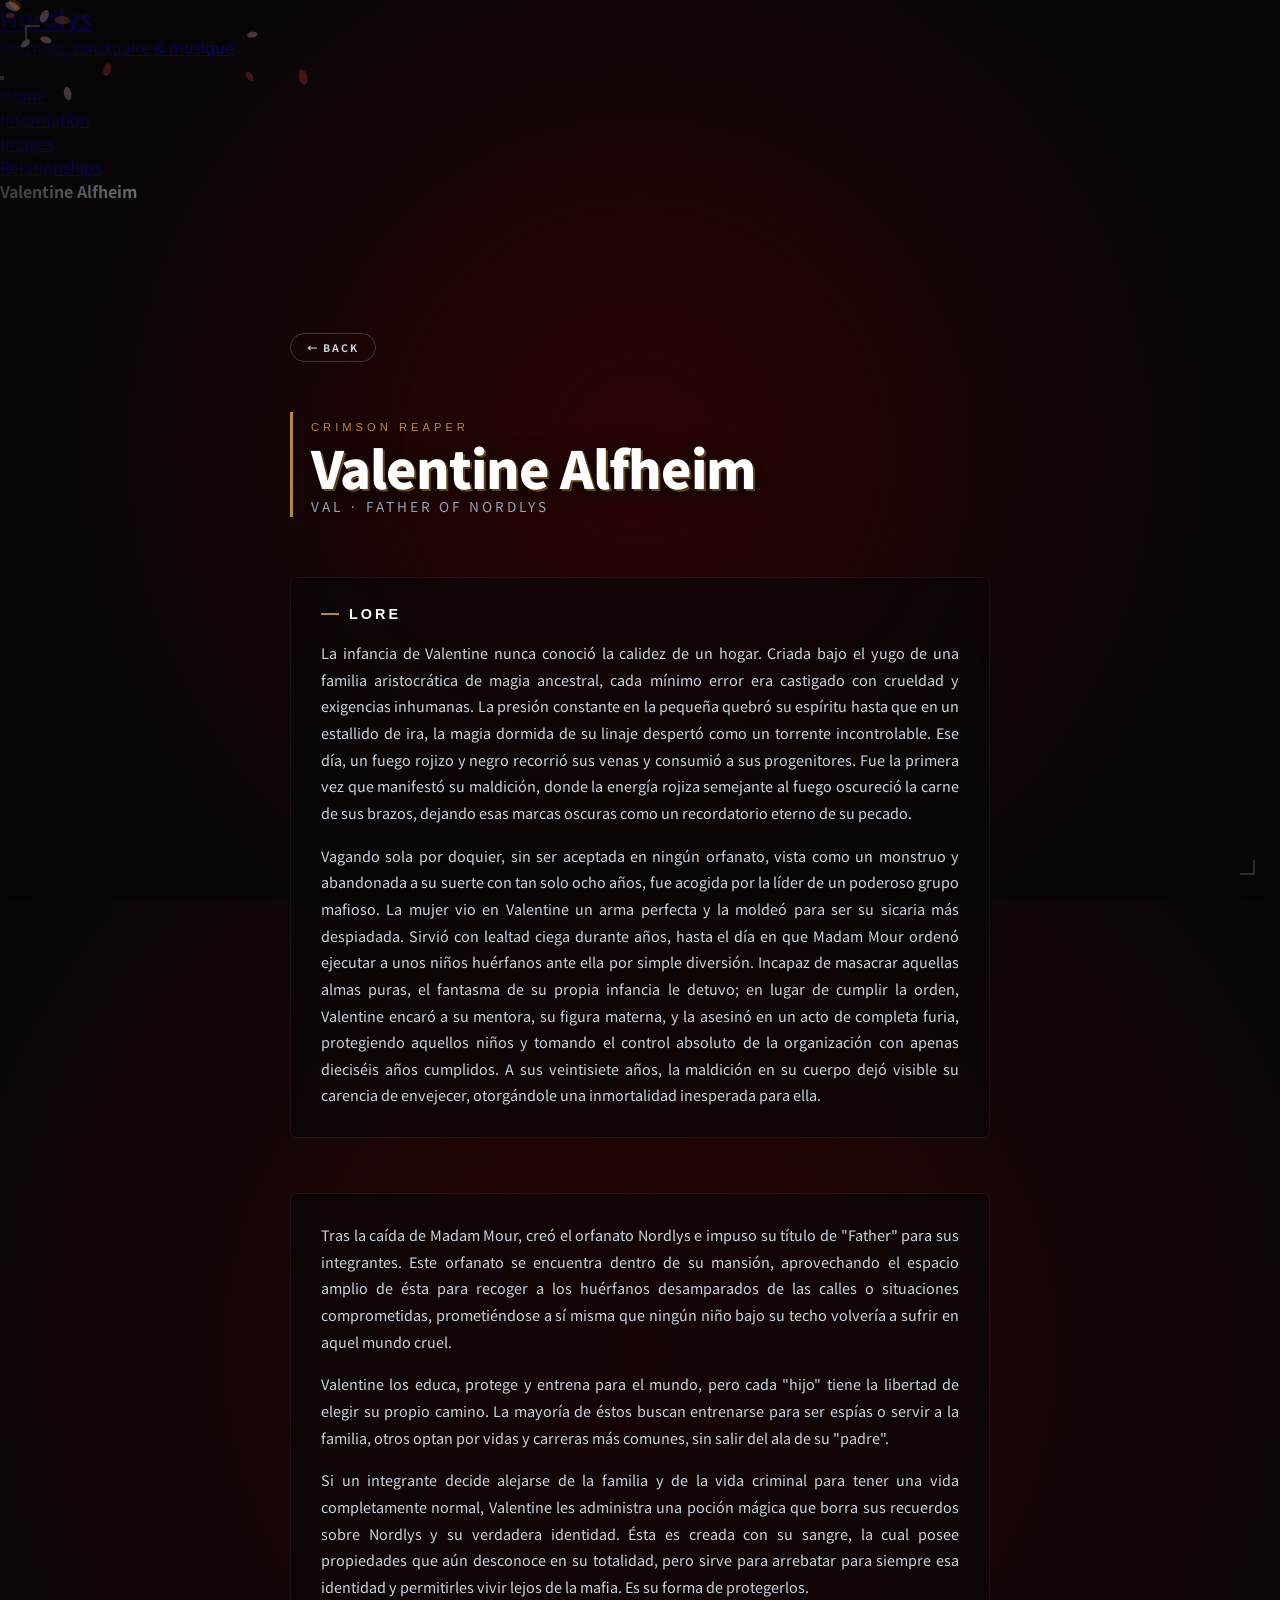
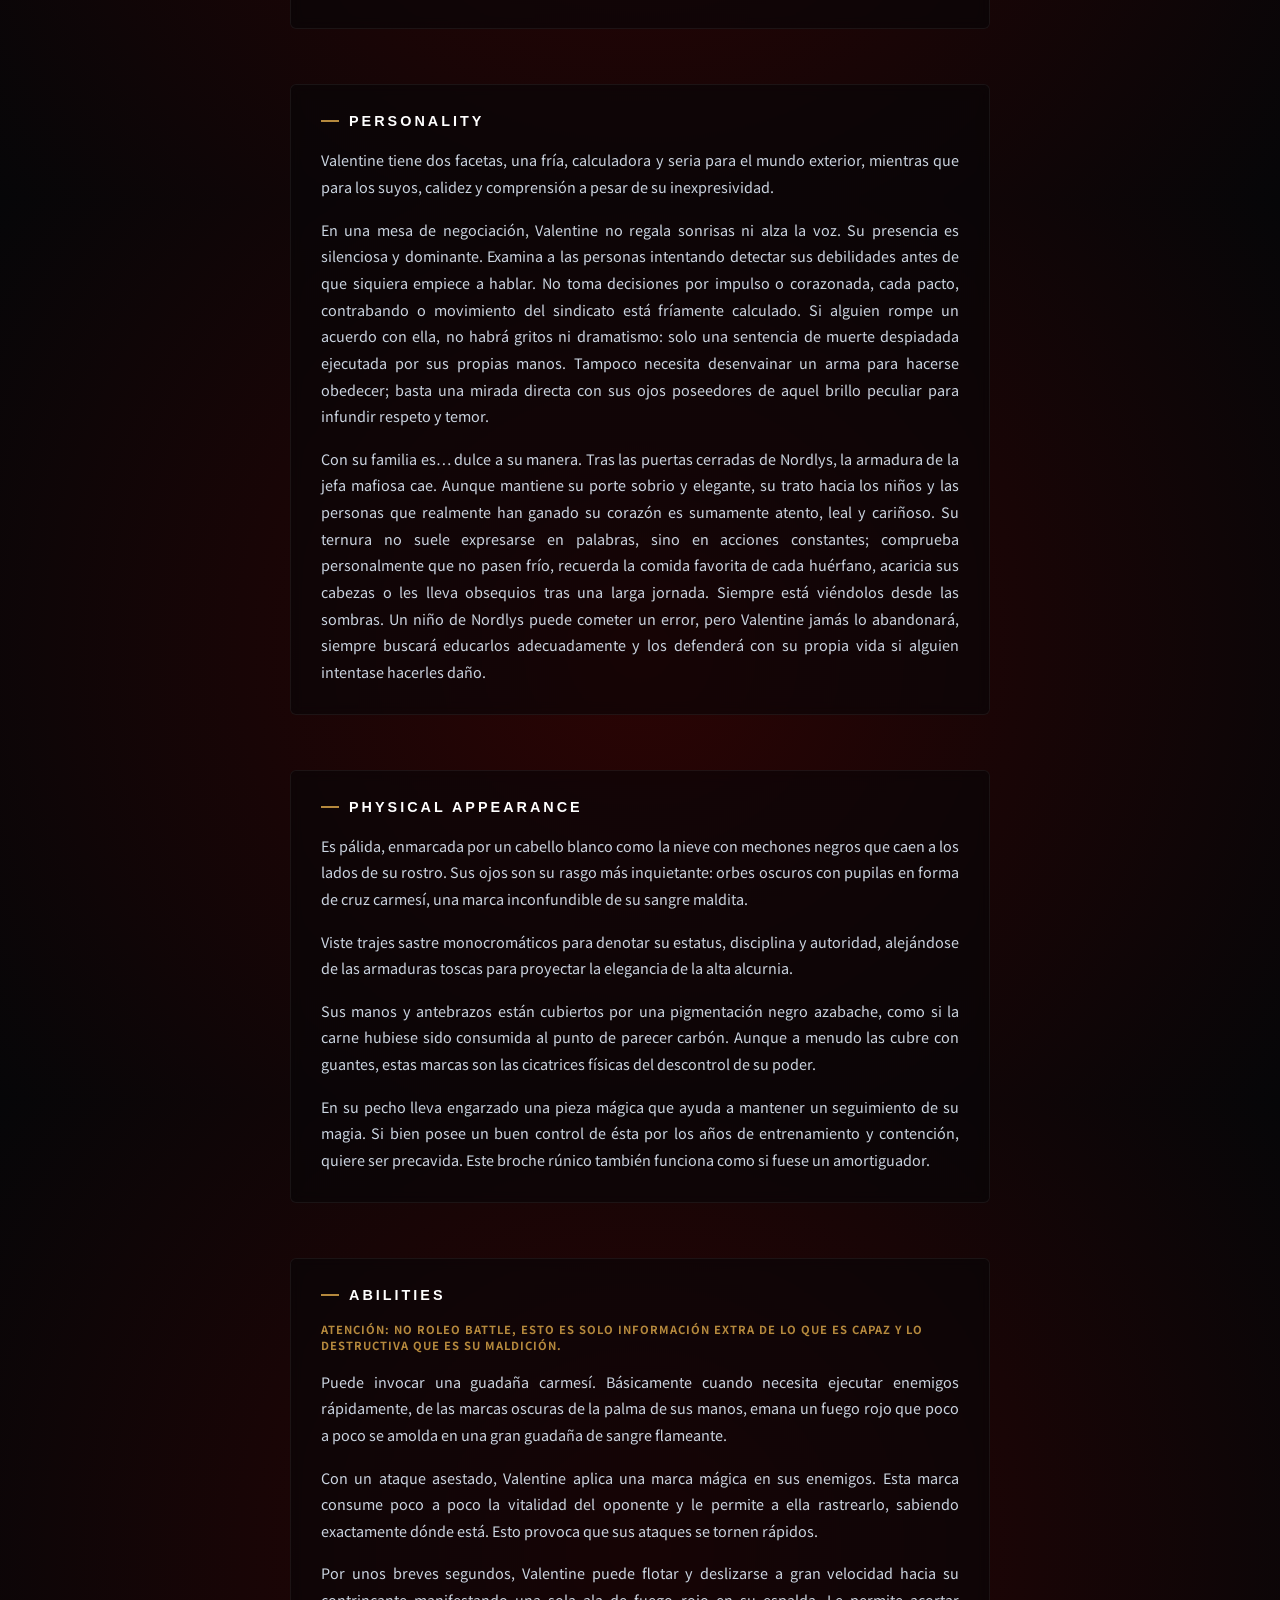
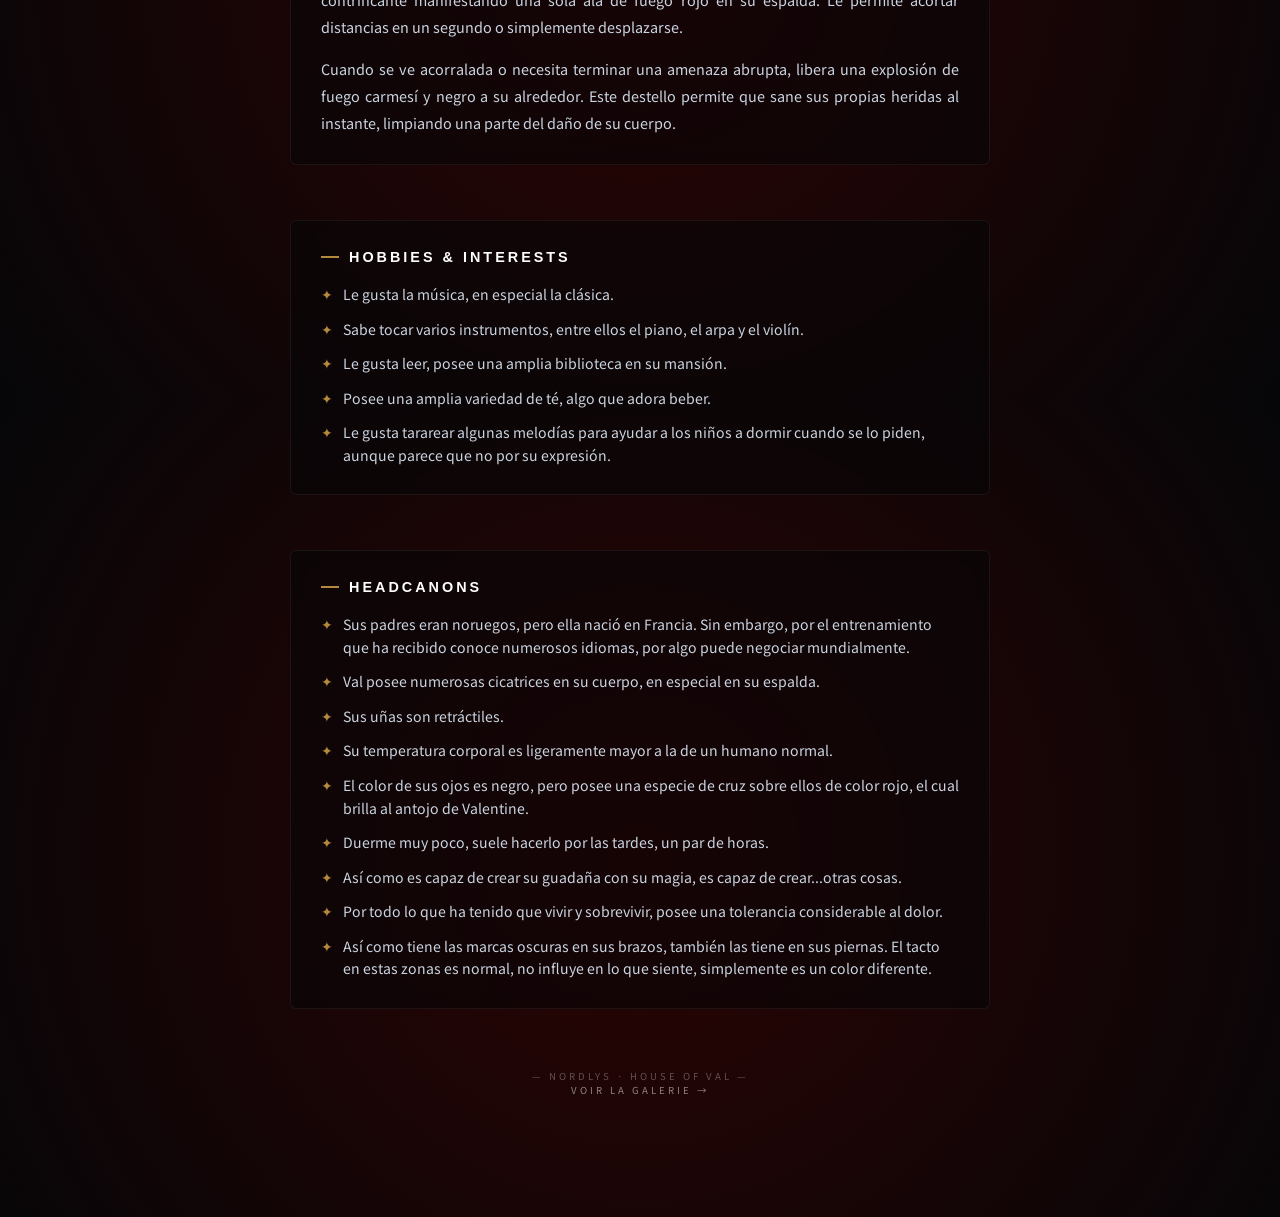
==== commit 53f7dd4b: "Update article.html" ====
--- a/article.html
+++ b/article.html
@@ -6,6 +6,7 @@
   <meta name="viewport" content="width=device-width, initial-scale=1.0">
   <title>Valentine Alfheim - Character Info</title>
   <link href="https://fonts.googleapis.com/css2?family=Noto+Sans+JP:wght@400;500;700;900&family=Syncopate:wght@700&display=swap" rel="stylesheet">
+  <link rel="stylesheet" href="./nav.css">
   <style>
     * {
       margin: 0;
@@ -103,7 +104,7 @@
       z-index: 10;
       max-width: 760px;
       margin: 0 auto;
-      padding: 90px 30px 120px;
+      padding: 130px 30px 120px;
     }
 
     .back-link {
@@ -267,6 +268,30 @@
   <div class="ui-corner-bracket top-left"></div>
   <div class="ui-corner-bracket bottom-right"></div>
 
+  <nav class="site-nav">
+    <div class="site-nav__brand">
+      <a href="index.html">
+        <h1>Nordlys</h1>
+        <p>Portraits, sanctuaire &amp; musique</p>
+      </a>
+    </div>
+
+    <button class="site-nav__toggle" aria-label="Abrir menú" aria-expanded="false">
+      <span></span><span></span><span></span>
+    </button>
+
+     <ul class="site-nav__menu">
+      <li><a href="index.html">Home</a></li>
+      <li><a href="article.html">Information</a></li>
+      <li><a href="gallery.html">Images</a></li>
+      <li><a href="article2.html">Relationships</a></li>
+    </ul>
+
+    <div class="site-nav__tag">
+      <span><b>Valentine Alfheim</b></span>
+    </div>
+  </nav>
+
   <div class="content-wrap">
 
     <a href="index.html" class="back-link">← Back</a>
@@ -292,7 +317,7 @@
     <section class="block">
       <h2 class="section-title">Personality</h2>
       <p class="lore-text">Valentine tiene dos facetas, una fría, calculadora y seria para el mundo exterior, mientras que para los suyos, calidez y comprensión a pesar de su inexpresividad.</p>
-      <p class="lore-text">En las mesas de negociación, Valentine no regala sonrisas ni alza la voz. Su presencia es silenciosa y dominante. Examina a las personas intentando detectar sus debilidades antes de que el otro siquiera empiece a hablar. No toma decisiones por impulso o corazonada. Cada pacto, contrabando o movimiento del sindicato está fríamente calculado. Si alguien rompe un acuerdo con ella, no habrá gritos ni dramatismo: solo una sentencia de muerte despiadada ejecutada por sus propias manos. Tampoco necesita desenvainar un arma para hacerse obedecer; basta una mirada directa con sus ojos poseedores de aquel brillo peculiar para infundir respeto y temor.</p>
+      <p class="lore-text">En una mesa de negociación, Valentine no regala sonrisas ni alza la voz. Su presencia es silenciosa y dominante. Examina a las personas intentando detectar sus debilidades antes de que siquiera empiece a hablar. No toma decisiones por impulso o corazonada, cada pacto, contrabando o movimiento del sindicato está fríamente calculado. Si alguien rompe un acuerdo con ella, no habrá gritos ni dramatismo: solo una sentencia de muerte despiadada ejecutada por sus propias manos. Tampoco necesita desenvainar un arma para hacerse obedecer; basta una mirada directa con sus ojos poseedores de aquel brillo peculiar para infundir respeto y temor.</p>
       <p class="lore-text">Con su familia es… dulce a su manera. Tras las puertas cerradas de Nordlys, la armadura de la jefa mafiosa cae. Aunque mantiene su porte sobrio y elegante, su trato hacia los niños y las personas que realmente han ganado su corazón es sumamente atento, leal y cariñoso. Su ternura no suele expresarse en palabras, sino en acciones constantes; comprueba personalmente que no pasen frío, recuerda la comida favorita de cada huérfano, acaricia sus cabezas o les lleva obsequios tras una larga jornada. Siempre está viéndolos desde las sombras. Un niño de Nordlys puede cometer un error, pero Valentine jamás lo abandonará, siempre buscará educarlos adecuadamente y los defenderá con su propia vida si alguien intentase hacerles daño.</p>
     </section>
 
@@ -307,7 +332,7 @@
     <section class="block">
       <h2 class="section-title">Abilities</h2>
       <p class="roleplay-note">Atención: no roleo battle, esto es solo información extra de lo que es capaz y lo destructiva que es su maldición.</p>
-      <p class="lore-text"><span class="ability-name">Guadaña Carmesí:</span> cuando necesita ejecutar enemigos rápidamente, de las marcas oscuras de la palma de sus manos, emana un fuego rojo que poco a poco se amolda en una gran guadaña de sangre flameante.</p>
+      <p class="lore-text">Puede invocar una guadaña carmesí. Básicamente cuando necesita ejecutar enemigos rápidamente, de las marcas oscuras de la palma de sus manos, emana un fuego rojo que poco a poco se amolda en una gran guadaña de sangre flameante.</p>
       <p class="lore-text">Con un ataque asestado, Valentine aplica una marca mágica en sus enemigos. Esta marca consume poco a poco la vitalidad del oponente y le permite a ella rastrearlo, sabiendo exactamente dónde está. Esto provoca que sus ataques se tornen rápidos.</p>
       <p class="lore-text">Por unos breves segundos, Valentine puede flotar y deslizarse a gran velocidad hacia su contrincante manifestando una sola ala de fuego rojo en su espalda. Le permite acortar distancias en un segundo o simplemente desplazarse.</p>
       <p class="lore-text">Cuando se ve acorralada o necesita terminar una amenaza abrupta, libera una explosión de fuego carmesí y negro a su alrededor. Este destello permite que sane sus propias heridas al instante, limpiando una parte del daño de su cuerpo.</p>
@@ -331,16 +356,15 @@
         <li>Val posee numerosas cicatrices en su cuerpo, en especial en su espalda.</li>
         <li>Sus uñas son retráctiles.</li>
         <li>Su temperatura corporal es ligeramente mayor a la de un humano normal.</li>
-        <li>El color de sus ojos es negro, pero posee una especie de cruz en éstos de color rojo,los cuales brillan al antojo de Valentine.</li>
+        <li>El color de sus ojos es negro, pero posee una especie de cruz sobre ellos de color rojo, el cual brilla al antojo de Valentine.</li>
         <li>Duerme muy poco, suele hacerlo por las tardes, un par de horas.</li>
         <li>Así como es capaz de crear su guadaña con su magia, es capaz de crear...otras cosas.</li>
         <li>Por todo lo que ha tenido que vivir y sobrevivir, posee una tolerancia considerable al dolor.</li>
-        <li> Así como tiene las marcas oscuras en sus brazos, también las tiene en sus piernas. El tacto en estas zonas es normal, simplemente es un color diferente.</li>
+        <li>Así como tiene las marcas oscuras en sus brazos, también las tiene en sus piernas. El tacto en estas zonas es normal, no influye en lo que siente, simplemente es un color diferente.</li>
       </ul>
     </section>
 
-    <p class="footer-stamp"> — Nordlys · House of Val — </p>
-    <p><a href="gallery.html" style="color: rgba(255,255,255,0.5); text-decoration: none;"> Voir la Galerie → </a>
+    <p class="footer-stamp"> — Nordlys · House of Val — <br><a href="gallery.html" style="color: rgba(255,255,255,0.5); text-decoration: none;">Voir la Galerie →</a>
 </p>
 
   </div>
@@ -412,6 +436,7 @@
     }
     animatePetals();
   </script>
+  <script src="./nav.js"></script>
 </body>
 
 </html>
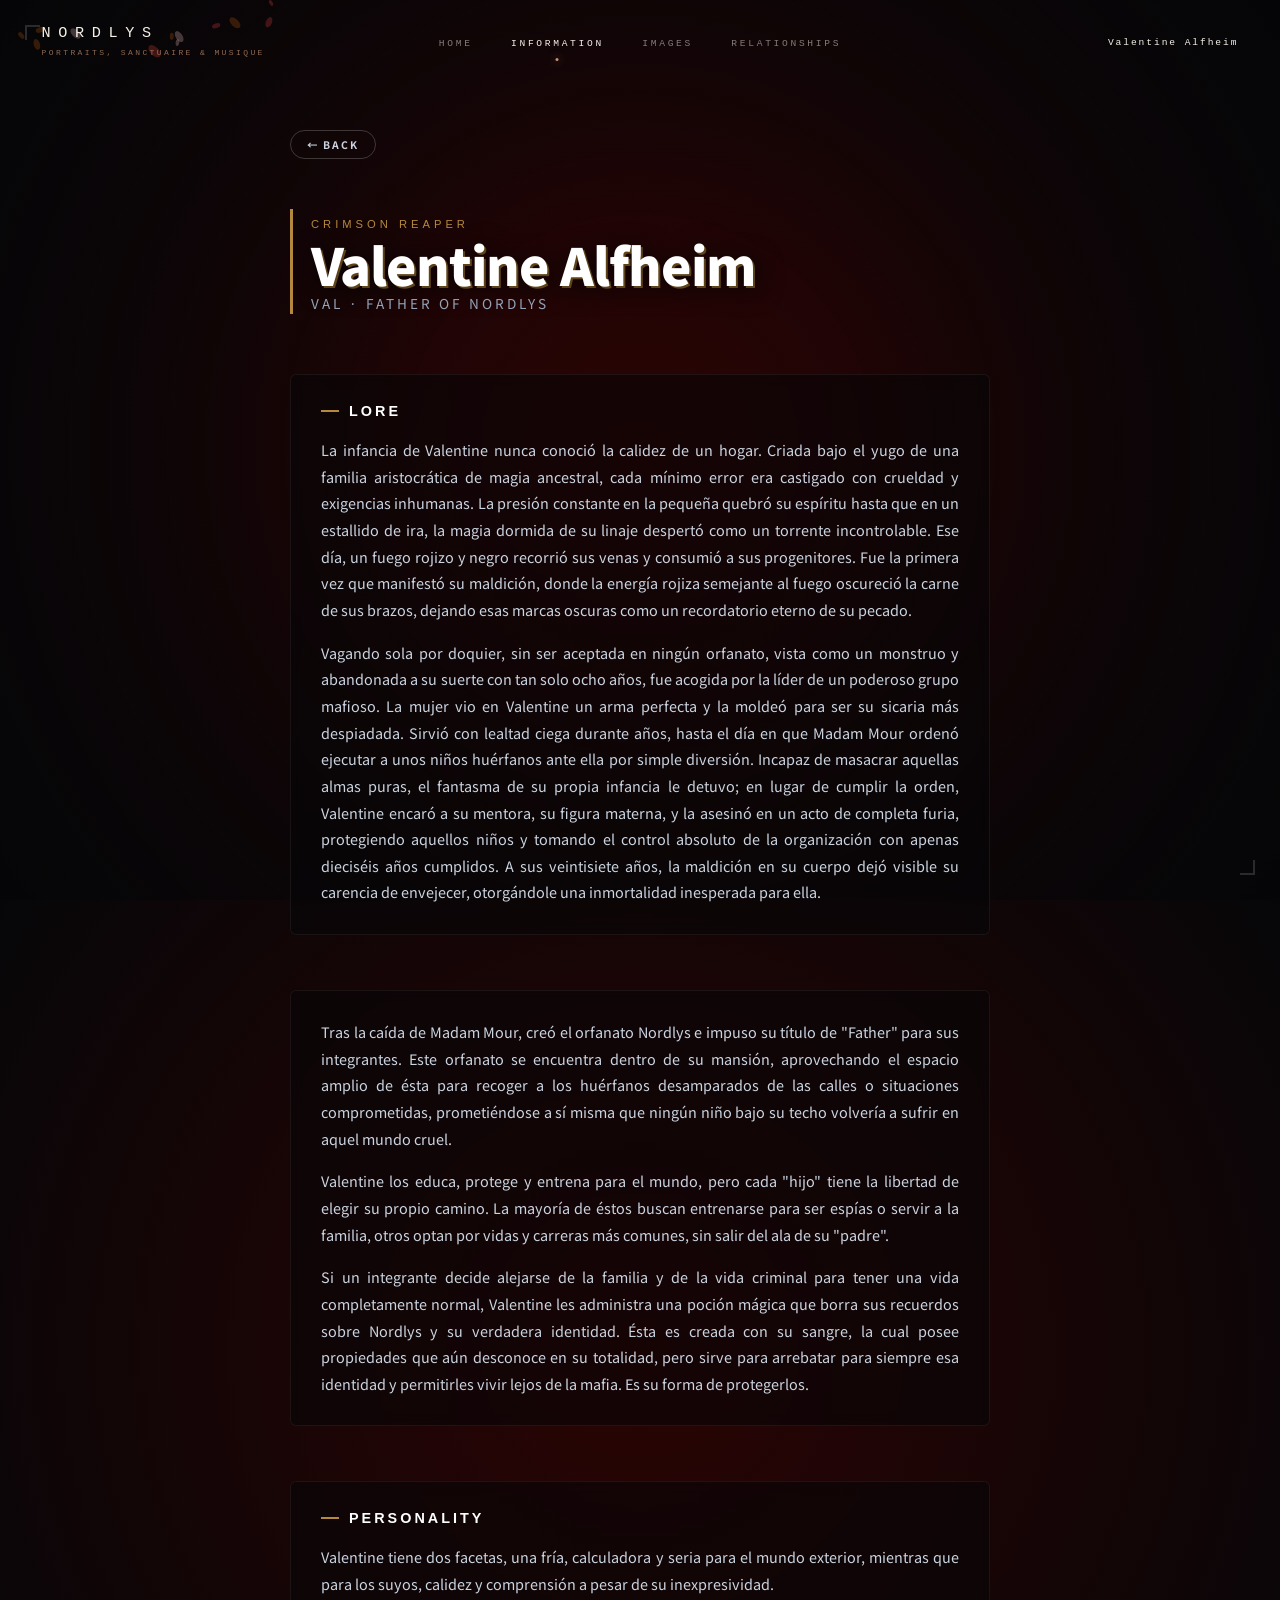
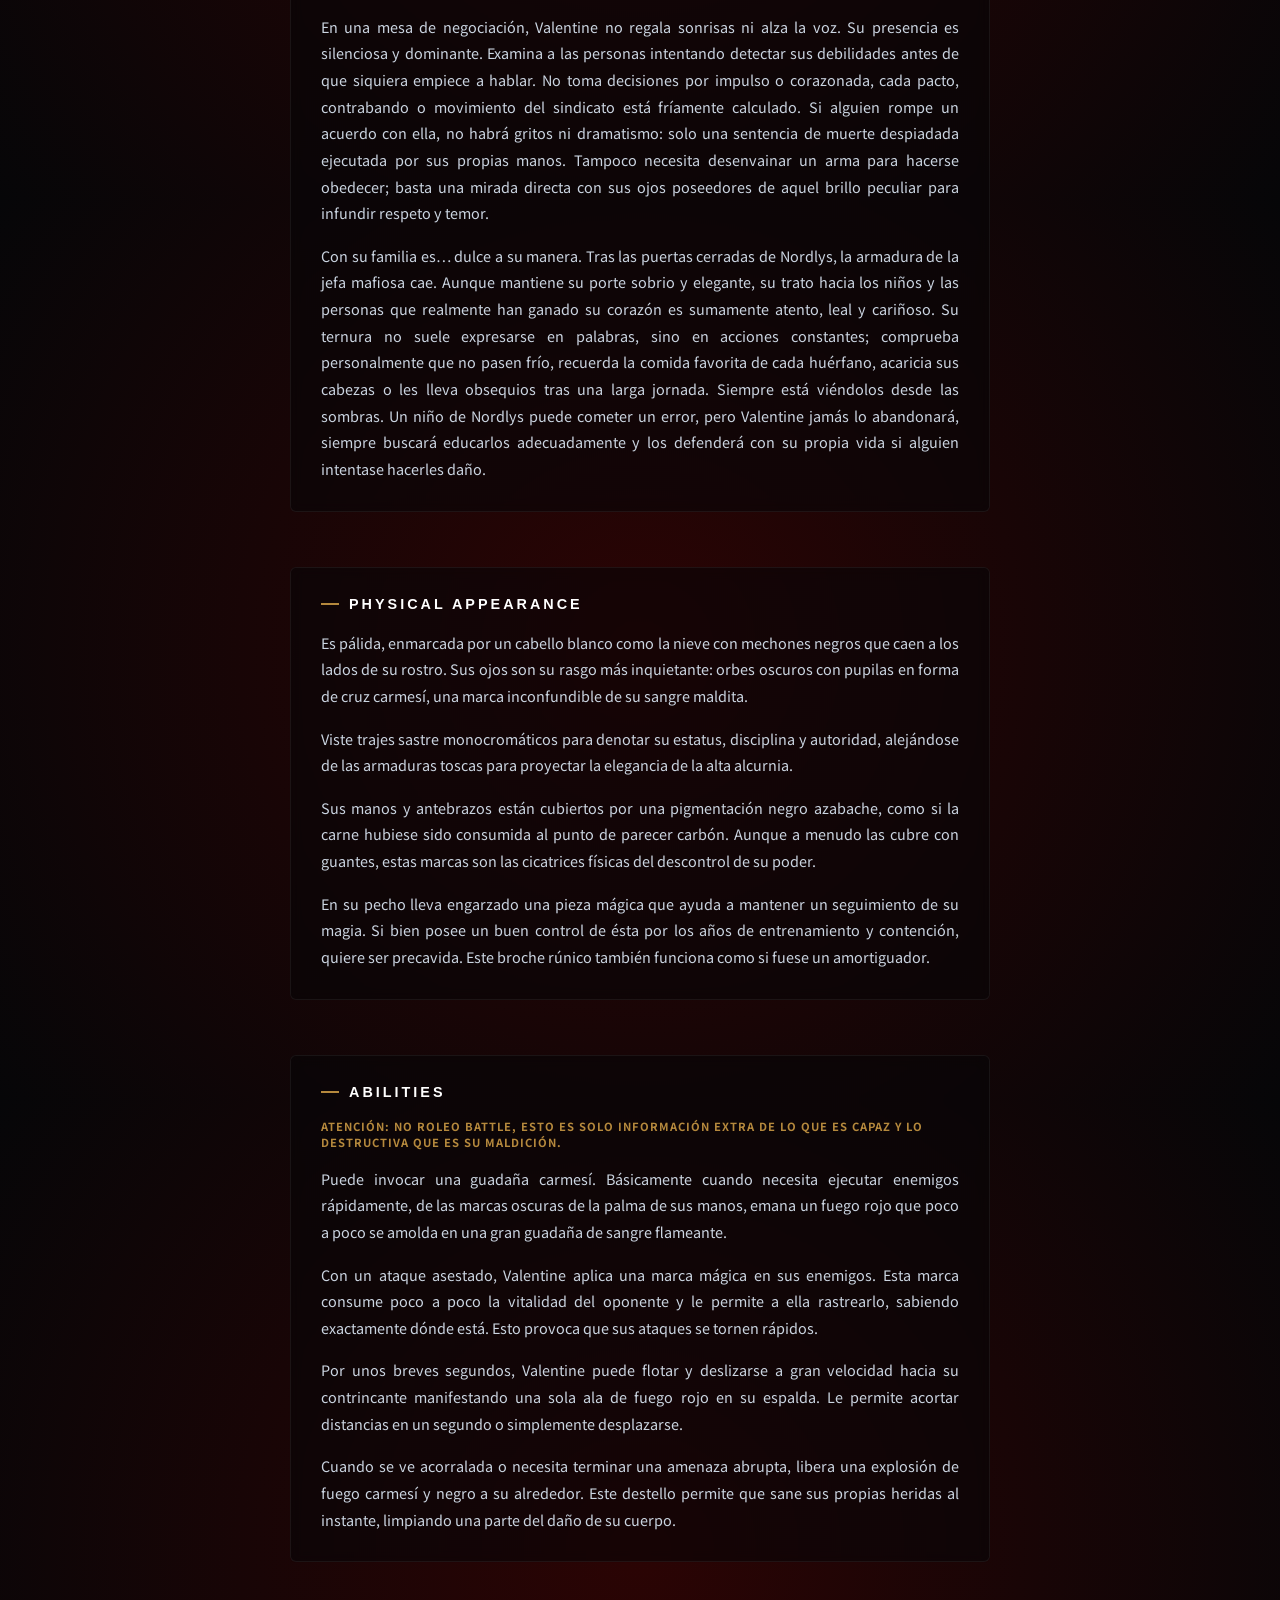
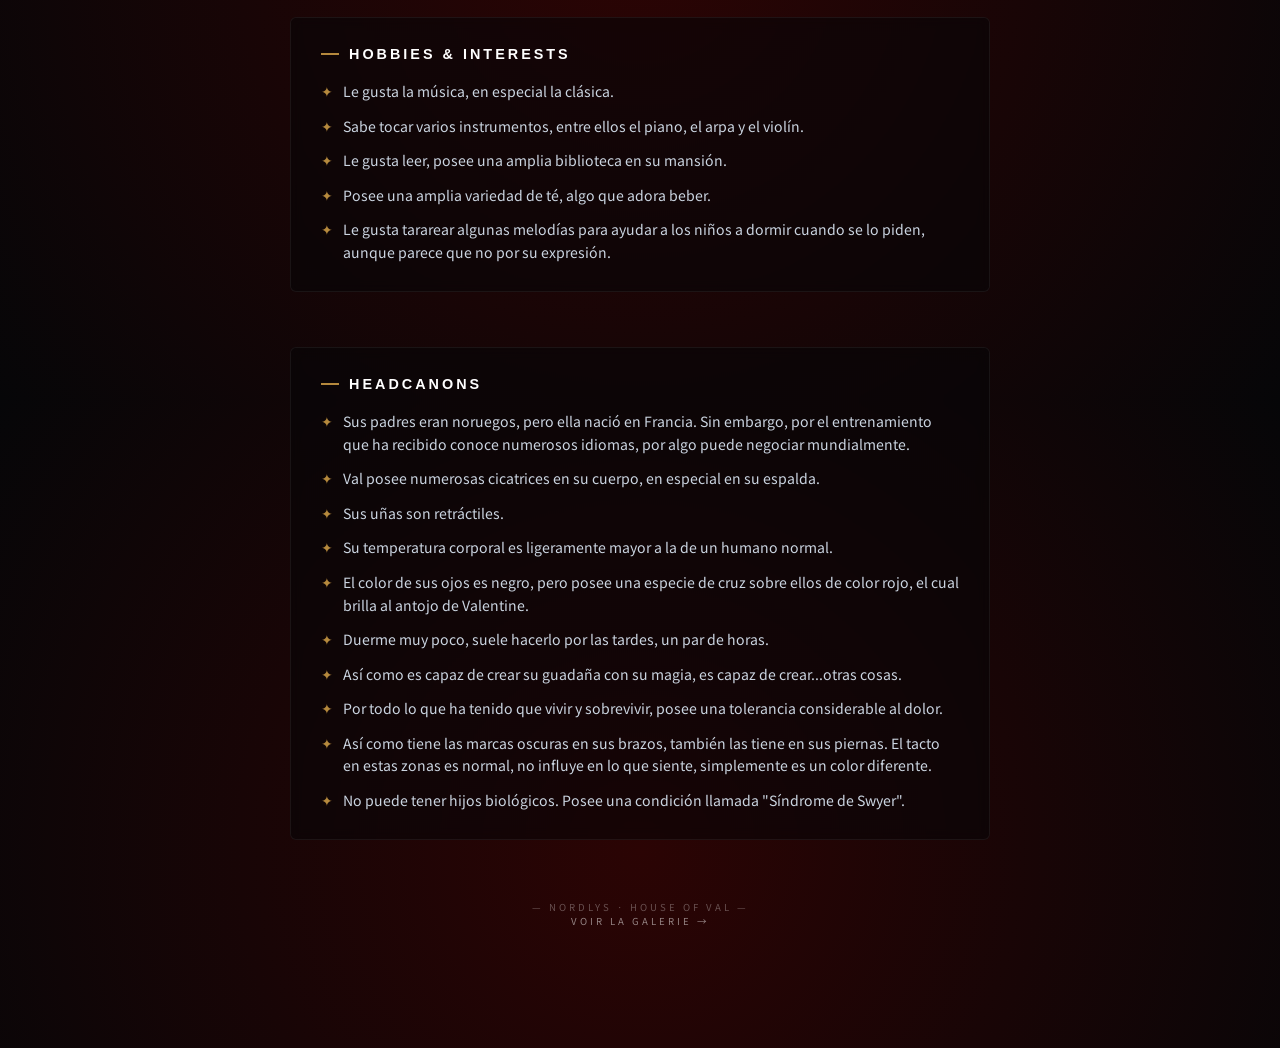
==== commit 6cae8500: "Update article.html" ====
--- a/article.html
+++ b/article.html
@@ -361,6 +361,7 @@
         <li>Así como es capaz de crear su guadaña con su magia, es capaz de crear...otras cosas.</li>
         <li>Por todo lo que ha tenido que vivir y sobrevivir, posee una tolerancia considerable al dolor.</li>
         <li>Así como tiene las marcas oscuras en sus brazos, también las tiene en sus piernas. El tacto en estas zonas es normal, no influye en lo que siente, simplemente es un color diferente.</li>
+        <li>No puede tener hijos biológicos. Posee una condición llamada "Síndrome de Swyer". </li>
       </ul>
     </section>
 
--- a/nav.css
+++ b/nav.css
@@ -0,0 +1,194 @@
+
+.site-nav {
+	position: fixed;
+	top: 0;
+	left: 0;
+	right: 0;
+	z-index: 100;
+	display: grid;
+	grid-template-columns: 1fr auto 1fr;
+	align-items: center;
+	padding: 1.5rem 2.6rem;
+	pointer-events: none;
+	font-family: "SF Mono", "Cascadia Code", "Courier New", monospace;
+}
+
+.site-nav__brand {
+	pointer-events: auto;
+	justify-self: start;
+}
+
+.site-nav__brand a {
+	display: inline-block;
+	text-decoration: none;
+	color: #f5f1e8;
+}
+
+.site-nav__brand h1 {
+	font-size: 0.95rem;
+	font-weight: 500;
+	letter-spacing: 0.5em;
+	text-transform: uppercase;
+	color: #f5f1e8;
+}
+
+.site-nav__brand p {
+	margin-top: 0.4rem;
+	font-size: 0.5rem;
+	letter-spacing: 0.3em;
+	color: rgba(201, 148, 111, 0.7);
+	text-transform: uppercase;
+}
+
+.site-nav__menu {
+	pointer-events: auto;
+	list-style: none;
+	display: flex;
+	justify-self: center;
+	gap: 2.4rem;
+	margin: 0;
+	padding: 0;
+}
+
+.site-nav__menu a {
+	position: relative;
+	color: rgba(245, 241, 232, 0.5);
+	text-decoration: none;
+	font-size: 0.6rem;
+	letter-spacing: 0.28em;
+	text-transform: uppercase;
+	transition: color 0.3s;
+}
+
+.site-nav__menu a:hover {
+	color: rgba(245, 241, 232, 0.85);
+}
+
+.site-nav__menu li.is-active a {
+	color: #f5f1e8;
+}
+
+.site-nav__menu li.is-active a::after {
+	content: "";
+	position: absolute;
+	left: 50%;
+	bottom: -0.75rem;
+	width: 3px;
+	height: 3px;
+	border-radius: 50%;
+	background: #c9946f;
+	transform: translateX(-50%);
+	box-shadow: 0 0 8px rgba(201, 148, 111, 0.8);
+}
+
+.site-nav__tag {
+	pointer-events: auto;
+	justify-self: end;
+	font-size: 0.6rem;
+	letter-spacing: 0.2em;
+	color: rgba(245, 241, 232, 0.45);
+}
+
+.site-nav__tag b {
+	font-weight: 500;
+	color: #f5f1e8;
+}
+
+/* ---------- toggle hamburguesa (solo móvil) ---------- */
+
+.site-nav__toggle {
+	display: none;
+	pointer-events: auto;
+	justify-self: end;
+	width: 40px;
+	height: 40px;
+	border-radius: 50%;
+	border: 1px solid rgba(245, 241, 232, 0.28);
+	background: rgba(6, 6, 8, 0.35);
+	backdrop-filter: blur(6px);
+	-webkit-backdrop-filter: blur(6px);
+	flex-direction: column;
+	align-items: center;
+	justify-content: center;
+	gap: 4px;
+	cursor: pointer;
+	z-index: 101;
+}
+
+.site-nav__toggle span {
+	width: 16px;
+	height: 1px;
+	background: #f5f1e8;
+	transition: transform 0.3s ease, opacity 0.3s ease;
+}
+
+.site-nav__toggle[aria-expanded="true"] span:nth-child(1) {
+	transform: translateY(5px) rotate(45deg);
+}
+
+.site-nav__toggle[aria-expanded="true"] span:nth-child(2) {
+	opacity: 0;
+}
+
+.site-nav__toggle[aria-expanded="true"] span:nth-child(3) {
+	transform: translateY(-5px) rotate(-45deg);
+}
+
+/* ---------- responsive ---------- */
+
+@media (max-width: 940px) {
+	.site-nav {
+		grid-template-columns: 1fr auto;
+		padding: 1.3rem 1.3rem;
+	}
+
+	.site-nav__brand h1 {
+		font-size: 0.8rem;
+		letter-spacing: 0.42em;
+	}
+
+	.site-nav__brand p {
+		font-size: 0.46rem;
+	}
+
+	.site-nav__tag {
+		display: none;
+	}
+
+	.site-nav__toggle {
+		display: flex;
+	}
+
+	.site-nav__menu {
+		position: fixed;
+		inset: 0;
+		z-index: 99;
+		grid-column: unset;
+		flex-direction: column;
+		justify-content: center;
+		align-items: center;
+		gap: 2.2rem;
+		background: rgba(6, 6, 8, 0.97);
+		backdrop-filter: blur(12px);
+		-webkit-backdrop-filter: blur(12px);
+		opacity: 0;
+		transform: translateY(-12px);
+		pointer-events: none;
+		transition: opacity 0.3s ease, transform 0.3s ease;
+	}
+
+	.site-nav__menu.is-open {
+		opacity: 1;
+		transform: translateY(0);
+		pointer-events: auto;
+	}
+
+	.site-nav__menu a {
+		font-size: 0.85rem;
+		letter-spacing: 0.3em;
+	}
+
+	.site-nav__menu li.is-active a::after {
+		bottom: -0.6rem;
+	}
+}
